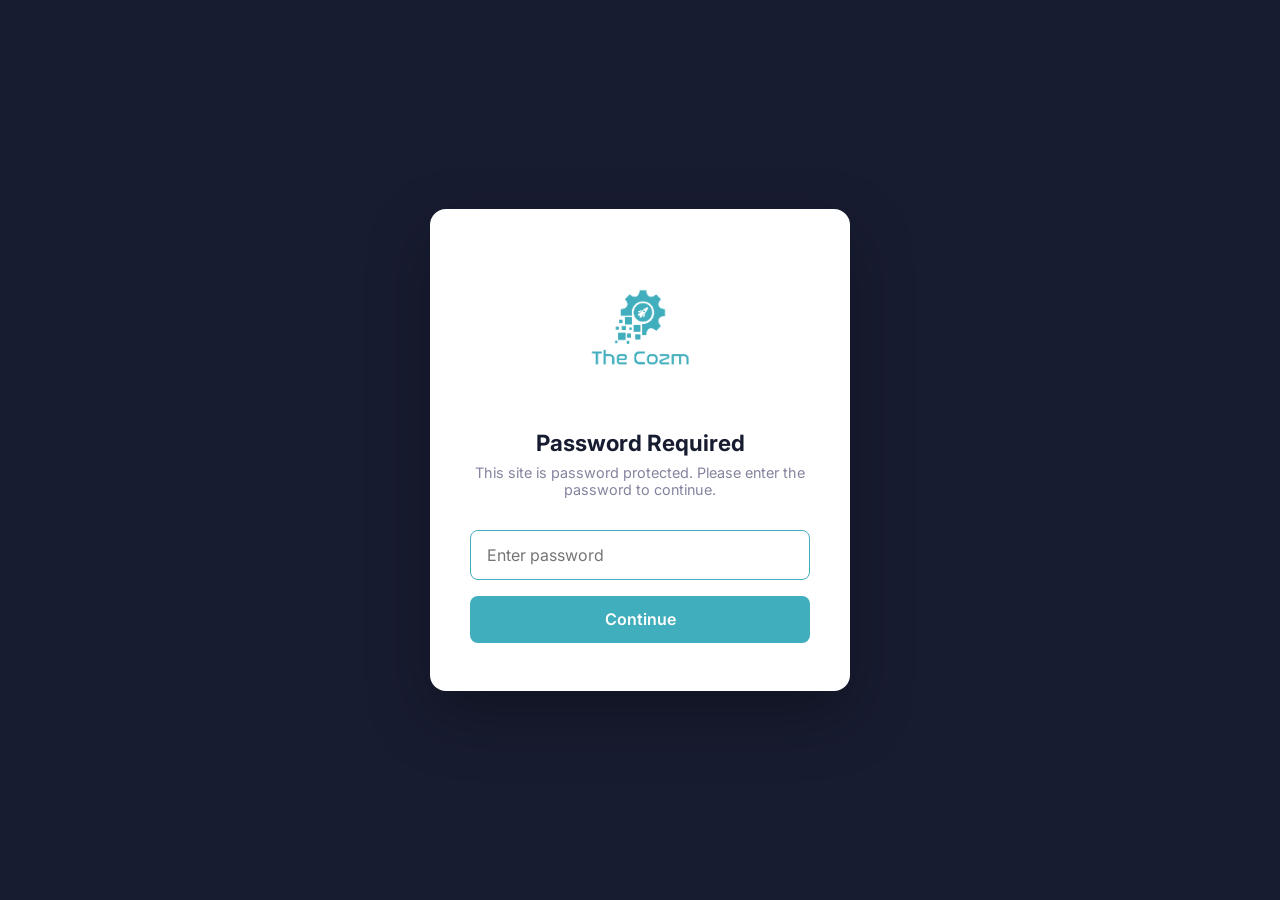
==== index.html @ ebf627a1 "Fix logo transparency and embedding across all product pages - Removed white backgrounds from all th" ====
<!DOCTYPE html>
<html lang="en">
<head>
  <script src="auth-check.js"></script>
  <meta charset="UTF-8">
  <meta name="viewport" content="width=device-width, initial-scale=1.0">
  <title>The Cozm — Digital Acceleration of Global Mobility</title>
  <meta name="description" content="The Cozm automates cross-border compliance for global mobility and travel teams at scale. AI, automation and a Digital Workforce at your fingertips.">
  <link rel="stylesheet" href="styles.css">
  <link rel="preconnect" href="https://fonts.googleapis.com">
  <link rel="preconnect" href="https://fonts.gstatic.com" crossorigin>
</head>
<body>

<!-- NAVIGATION -->
<nav class="nav">
  <div class="nav-inner">
    <a href="index.html" class="nav-logo">
      <img src="assets/logo-transparent.png" alt="The Cozm">
    </a>
    <ul class="nav-menu">
      <li class="nav-item"><a href="index.html" class="nav-link active">Home</a></li>
      <li class="nav-item">
        <a href="#" class="nav-link">Our Solutions ▾</a>
        <div class="nav-dropdown">
          <a href="cozm-travel.html">Cozm Travel</a>
          <a href="cozm-unity.html">Cozm Unity</a>
          <a href="cozm-nemo.html">Cozm Nemo <span style="font-size:0.7rem;color:#40AEBC;margin-left:4px">Soon</span></a>
        </div>
      </li>
      <li class="nav-item"><a href="why-us.html" class="nav-link">Why Us?</a></li>
      <li class="nav-item"><a href="why-now.html" class="nav-link">Why Now?</a></li>
      <li class="nav-item"><a href="case-studies.html" class="nav-link">Case Studies</a></li>
      <li class="nav-item">
        <a href="#" class="nav-link">About Us ▾</a>
        <div class="nav-dropdown">
          <a href="about.html#story">Our Story</a>
          <a href="about.html#mission">Mission, Vision & Values</a>
          <a href="about.html#team">Our Team</a>
          <a href="about.html#partnerships">Expertise & Partnerships</a>
        </div>
      </li>
      <li class="nav-item">
        <a href="#" class="nav-link">Insights ▾</a>
        <div class="nav-dropdown">
          <a href="insights.html">Articles</a>
          <a href="insights.html#news">News</a>
          <a href="insights.html#media">Media</a>
          <a href="events.html">Events</a>
        </div>
      </li>
    </ul>
    <a href="#book-demo" class="btn btn-teal nav-cta">Book a Demo</a>
    <div class="hamburger" id="hamburger" onclick="toggleMenu()">
      <span></span><span></span><span></span>
    </div>
  </div>
</nav>

<!-- MOBILE MENU -->
<div class="mobile-menu" id="mobileMenu">
  <div class="mobile-section-label">Solutions</div>
  <a href="cozm-travel.html" class="mobile-nav-link">Cozm Travel</a>
  <a href="cozm-unity.html" class="mobile-nav-link">Cozm Unity</a>
  <a href="cozm-nemo.html" class="mobile-nav-link">Cozm Nemo (Coming Soon)</a>
  <div class="mobile-section-label">Company</div>
  <a href="why-us.html" class="mobile-nav-link">Why Us?</a>
  <a href="why-now.html" class="mobile-nav-link">Why Now?</a>
  <a href="case-studies.html" class="mobile-nav-link">Case Studies</a>
  <a href="about.html" class="mobile-nav-link">About Us</a>
  <a href="insights.html" class="mobile-nav-link">Insights</a>
  <a href="#book-demo" class="btn btn-teal">Book a Demo</a>
</div>

<!-- HERO -->
<section class="hero grid-bg">
  <div class="hero-content">
    <div class="hero-text">
      <div class="hero-tag">🚀 Digital Acceleration of Global Mobility</div>
      <h1>The Future of Global Mobility <span>Starts Here</span></h1>
      <p>The Cozm automates cross-border compliance for global mobility and travel teams at scale — no legacy systems, manual filings, or inflated supplier fees. AI, automation and a Digital Workforce at your fingertips.</p>
      <div class="hero-buttons">
        <a href="#book-demo" class="btn btn-teal">Book a Demo</a>
        <a href="cozm-travel.html" class="btn btn-outline-white">Explore Solutions</a>
      </div>
      <div class="hero-stats">
        <div class="hero-stat">
          <div class="number">60s</div>
          <div class="label">Per A1 / PWN Filing</div>
        </div>
        <div class="hero-stat">
          <div class="number">28</div>
          <div class="label">Countries Covered</div>
        </div>
        <div class="hero-stat">
          <div class="number">60%</div>
          <div class="label">Cost Reduction</div>
        </div>
      </div>
    </div>
    <div class="hero-image hero-image-blend">
      <img src="assets/globe-hero.png" alt="Global Mobility Network" style="width:100%;max-width:600px;mix-blend-mode:screen;filter:brightness(1.05) saturate(1.1)">
    </div>
  </div>
</section>

<!-- TRUSTED BY MARQUEE -->
<section class="trusted-section">
  <div class="container">
    <p class="trusted-label">Trusted by global mobility teams at leading organisations</p>
  </div>
  <div class="marquee-wrapper">
    <div class="marquee-track" id="marqueeTrack">
      <!-- Set 1 -->
      <div class="company-logo-item"><span>Cisco</span></div>
      <div class="company-logo-item"><span>Vodafone</span></div>
      <div class="company-logo-item"><span>KPMG</span></div>
      <div class="company-logo-item"><span>Siemens</span></div>
      <div class="company-logo-item"><span>Accenture</span></div>
      <div class="company-logo-item"><span>PwC</span></div>
      <div class="company-logo-item"><span>EY</span></div>
      <div class="company-logo-item"><span>Deloitte</span></div>
      <div class="company-logo-item"><span>TUI</span></div>
      <div class="company-logo-item"><span>BioNTech</span></div>
      <div class="company-logo-item"><span>Allianz</span></div>
      <div class="company-logo-item"><span>Deel</span></div>
      <!-- Set 2 (duplicate for seamless loop) -->
      <div class="company-logo-item"><span>Cisco</span></div>
      <div class="company-logo-item"><span>Vodafone</span></div>
      <div class="company-logo-item"><span>KPMG</span></div>
      <div class="company-logo-item"><span>Siemens</span></div>
      <div class="company-logo-item"><span>Accenture</span></div>
      <div class="company-logo-item"><span>PwC</span></div>
      <div class="company-logo-item"><span>EY</span></div>
      <div class="company-logo-item"><span>Deloitte</span></div>
      <div class="company-logo-item"><span>TUI</span></div>
      <div class="company-logo-item"><span>BioNTech</span></div>
      <div class="company-logo-item"><span>Allianz</span></div>
      <div class="company-logo-item"><span>Deel</span></div>
    </div>
  </div>
</section>

<!-- PAIN POINTS -->
<section class="pain-points">
  <div class="container">
    <div class="pain-points-grid">
      <div>
        <div class="section-label">The Problem</div>
        <h2>The Cozm Was Built To Solve <span class="teal">Your Problems</span></h2>
        <p style="margin-top:1rem">Right now, you and your teams are probably dealing with complexity that should have been automated years ago.</p>
        <ul class="pain-list">
          <li class="pain-item">
            <div class="pain-icon">🔁</div>
            <p>Logging into <strong>3–5 different supplier portals</strong> just to track one assignment</p>
          </li>
          <li class="pain-item">
            <div class="pain-icon">⏱️</div>
            <p>Spending <strong>2–3 days researching</strong> A1 and Posted Worker Directive requirements</p>
          </li>
          <li class="pain-item">
            <div class="pain-icon">💸</div>
            <p>Paying <strong>€150–400 per compliance filing</strong> through traditional providers</p>
          </li>
          <li class="pain-item">
            <div class="pain-icon">📋</div>
            <p><strong>Manually re-keying employee data</strong> across systems repeatedly</p>
          </li>
          <li class="pain-item">
            <div class="pain-icon">⚠️</div>
            <p><strong>Discovering compliance gaps</strong> when it's already too late</p>
          </li>
        </ul>
      </div>
      <div>
        <div class="fix-box">
          <div class="fix-tag">Our Solution</div>
          <h3>The Cozm Was Built To Fix This.</h3>
          <p>AI-powered automation that handles your most complex compliance workstreams — so your team can focus on strategy, not paperwork.</p>
          <a href="why-us.html" class="btn btn-teal" style="margin-bottom:1.5rem">See How We Do It →</a>
          <div style="margin-top:1.5rem;padding-top:1.5rem;border-top:1px solid rgba(255,255,255,0.08)">
            <div style="display:grid;grid-template-columns:1fr 1fr;gap:1rem">
              <div>
                <div style="font-size:1.5rem;font-weight:800;color:#40AEBC">99.8%</div>
                <div style="font-size:0.8rem;color:rgba(255,255,255,0.5)">Form accuracy rate</div>
              </div>
              <div>
                <div style="font-size:1.5rem;font-weight:800;color:#40AEBC">5 days</div>
                <div style="font-size:0.8rem;color:rgba(255,255,255,0.5)">To first filing (vs 6–8 weeks)</div>
              </div>
              <div>
                <div style="font-size:1.5rem;font-weight:800;color:#40AEBC">15–20h</div>
                <div style="font-size:0.8rem;color:rgba(255,255,255,0.5)">Saved per week</div>
              </div>
              <div>
                <div style="font-size:1.5rem;font-weight:800;color:#40AEBC">40–60%</div>
                <div style="font-size:0.8rem;color:rgba(255,255,255,0.5)">Total cost reduction</div>
              </div>
            </div>
          </div>
        </div>
      </div>
    </div>
  </div>
</section>

<!-- SOLUTIONS -->
<section class="products section">
  <div class="container">
    <div class="text-center mb-4">
      <div class="section-label">Our Solutions</div>
      <h2>That's Why We Built <span class="teal">The Cozm</span></h2>
      <p style="max-width:560px;margin:1rem auto 0">One ecosystem. Three products. Designed to automate every layer of global mobility.</p>
    </div>
    <div class="products-grid">

      <div class="product-card">
        <div class="product-icon" style="background:transparent;width:80px;height:80px;padding:0;">
          <img src="assets/logo-cozm-travel.png" alt="Cozm Travel" style="width:100%;height:100%;object-fit:contain;">
        </div>
        <h3>Cozm Travel</h3>
        <p>Automated business travel compliance with real-time risk assessments across EU Posted Worker Directives, social security, tax, and immigration.</p>
        <ul class="product-features">
          <li>Social Security A1 Certifications</li>
          <li>EU Posted Worker Notifications</li>
          <li>Business Visas & Immigration</li>
          <li>Income Tax & Corporate PE</li>
          <li>Equal Pay for Equal Work</li>
        </ul>
        <a href="cozm-travel.html" class="product-link">Learn more →</a>
      </div>

      <div class="product-card featured">
        <div class="product-icon" style="background:transparent;width:80px;height:80px;padding:0;">
          <img src="assets/logo-cozm-unity.png" alt="Cozm Unity" style="width:100%;height:100%;object-fit:contain;">
        </div>
        <h3>Cozm Unity</h3>
        <p>Reduces administrative work by automating global mobility management. One platform to track, manage, and report on every move.</p>
        <ul class="product-features">
          <li>Master Data Management</li>
          <li>Advanced Analytics Dashboard</li>
          <li>Vendor Management Automation</li>
          <li>AI-Powered Digital Specialists</li>
          <li>Compliance Risk Monitoring</li>
        </ul>
        <a href="cozm-unity.html" class="product-link" style="color:#40AEBC">Learn more →</a>
      </div>

      <div class="product-card coming-soon">
        <div class="coming-soon-badge">Coming Soon</div>
        <div class="product-icon" style="background:transparent;width:80px;height:80px;padding:0;">
          <img src="assets/logo-cozm-nemo.png" alt="Cozm Nemo" style="width:100%;height:100%;object-fit:contain;">
        </div>
        <h3>Cozm Nemo</h3>
        <p>Talent Mobility Technology. Brings mobility data into talent planning, enabling smarter decisions earlier for international bids and global workforce strategy.</p>
        <ul class="product-features">
          <li>Cross-Border Workforce Planning</li>
          <li>International Talent Bids</li>
          <li>Global Mobility Intelligence</li>
        </ul>
        <span style="font-size:0.85rem;color:var(--body-text)">Launching 2025</span>
      </div>

    </div>
  </div>
</section>

<!-- WHY NOW PREVIEW -->
<section class="why-now section">
  <div class="container">
    <div class="text-center mb-4">
      <div class="section-label">Why Now?</div>
      <h2>The Regulatory Landscape Has <span class="teal">Changed Forever</span></h2>
      <p style="max-width:600px;margin:1rem auto 0">What worked in 2020 is now a liability. Five forces are converging to make manual global mobility processes untenable.</p>
    </div>
    <div class="why-cards-grid">
      <div class="why-card">
        <div class="why-num">1</div>
        <h4>Regulatory Complexity Accelerating</h4>
        <p>UK ETA, Germany A1, EU salary transparency — all launched in the past 18 months. Manual processes are now a compliance risk.</p>
      </div>
      <div class="why-card">
        <div class="why-num">2</div>
        <h4>Budget Pressure Is Real</h4>
        <p>CFOs scrutinising mobility costs while volumes grow. The Cozm reduces total mobility spend by 40–60%.</p>
      </div>
      <div class="why-card">
        <div class="why-num">3</div>
        <h4>AI Has Finally Caught Up</h4>
        <p>Since 2024, AI can auto-classify assignments, pre-populate forms, predict compliance risks, and monitor 28 countries' regulations in real-time.</p>
      </div>
    </div>
    <div class="text-center" style="margin-top:3rem">
      <a href="why-now.html" class="btn btn-primary">Read Full Analysis →</a>
    </div>
  </div>
</section>

<!-- BENEFITS -->
<section class="benefits section">
  <div class="container">
    <div class="benefits-grid">
      <div>
        <div class="section-label">Our Impact</div>
        <h2>We Help You Minimise Risk, Save Time <span class="teal">&amp; Optimise Cost</span></h2>
        <p style="margin-top:1rem">Three outcomes. Measurable results. Delivered from day one.</p>
        <div class="benefit-items">
          <div class="benefit-item">
            <div class="benefit-icon">⚡</div>
            <div>
              <h4>Seconds, Not Days</h4>
              <p>File EU PWNs and A1s/CoCs in under 60 seconds. Onboarding is 90% faster than other providers, with first filing in just 5 days.</p>
            </div>
          </div>
          <div class="benefit-item">
            <div class="benefit-icon">🛡️</div>
            <div>
              <h4>Risk-Free Compliance</h4>
              <p>Minimises human error, protects data integrity, and uses predictive measures to identify issues before they arise. Broadest coverage across 28 countries.</p>
            </div>
          </div>
          <div class="benefit-item">
            <div class="benefit-icon">💰</div>
            <div>
              <h4>Cost Optimisation</h4>
              <p>Fees well below competitors. Cut 40–60% of total mobility spend. Eliminate surprise fees with transparent subscription pricing.</p>
            </div>
          </div>
        </div>
      </div>
      <div>
        <div style="background:var(--dark-indigo);border-radius:24px;padding:3rem;position:relative;overflow:hidden">
          <div style="position:absolute;top:-50px;right:-50px;width:250px;height:250px;background:radial-gradient(circle,rgba(64,174,188,0.15) 0%,transparent 70%)"></div>
          <div class="section-label">AI Capabilities</div>
          <h3 style="color:white;margin-bottom:1.5rem">What Our AI Does Behind the Scenes</h3>
          <div style="display:flex;flex-direction:column;gap:1rem">
            <div style="display:flex;gap:1rem;align-items:flex-start">
              <div style="width:8px;height:8px;border-radius:50%;background:#40AEBC;flex-shrink:0;margin-top:6px"></div>
              <div><strong style="color:white;font-size:0.9rem">Auto-Classification</strong><p style="font-size:0.85rem;margin-top:0.2rem">Determines which Posted Worker Directive applies automatically</p></div>
            </div>
            <div style="display:flex;gap:1rem;align-items:flex-start">
              <div style="width:8px;height:8px;border-radius:50%;background:#40AEBC;flex-shrink:0;margin-top:6px"></div>
              <div><strong style="color:white;font-size:0.9rem">Form Pre-Population</strong><p style="font-size:0.85rem;margin-top:0.2rem">Extracts data from HRIS, auto-fills government forms with 99.8% accuracy</p></div>
            </div>
            <div style="display:flex;gap:1rem;align-items:flex-start">
              <div style="width:8px;height:8px;border-radius:50%;background:#40AEBC;flex-shrink:0;margin-top:6px"></div>
              <div><strong style="color:white;font-size:0.9rem">Regulatory Monitoring</strong><p style="font-size:0.85rem;margin-top:0.2rem">Scans 28 country government sites daily, flags changes within 24 hours</p></div>
            </div>
            <div style="display:flex;gap:1rem;align-items:flex-start">
              <div style="width:8px;height:8px;border-radius:50%;background:#40AEBC;flex-shrink:0;margin-top:6px"></div>
              <div><strong style="color:white;font-size:0.9rem">Compliance Risk Scoring</strong><p style="font-size:0.85rem;margin-top:0.2rem">Predicts rejection likelihood based on 10,000+ historical cases</p></div>
            </div>
            <div style="display:flex;gap:1rem;align-items:flex-start">
              <div style="width:8px;height:8px;border-radius:50%;background:#40AEBC;flex-shrink:0;margin-top:6px"></div>
              <div><strong style="color:white;font-size:0.9rem">Equal Pay Calculations</strong><p style="font-size:0.85rem;margin-top:0.2rem">Automatically computes host country salary requirements</p></div>
            </div>
          </div>
        </div>
      </div>
    </div>
  </div>
</section>

<!-- EXPERTISE STATS -->
<section class="expertise section">
  <div class="container">
    <div class="expertise-text">
      <div class="section-label">Our Expertise</div>
      <h2>Trusted Across the Globe</h2>
      <p>Our globally distributed team of engineers, global mobility, and travel experts spans five continents and has more than 100 years of combined experience.</p>
    </div>
    <div class="stats-grid">
      <div class="stat-item">
        <div class="stat-number">25+</div>
        <div class="stat-label">System Integrations</div>
      </div>
      <div class="stat-item">
        <div class="stat-number">100+</div>
        <div class="stat-label">Years Combined Experience</div>
      </div>
      <div class="stat-item">
        <div class="stat-number">€15m+</div>
        <div class="stat-label">Client Cost Savings</div>
      </div>
      <div class="stat-item">
        <div class="stat-number">10,000+</div>
        <div class="stat-label">Hours Saved for Clients</div>
      </div>
    </div>
  </div>
</section>

<!-- CLIENT STORIES -->
<section class="stories-section section">
  <div class="container">
    <div style="display:flex;align-items:flex-end;justify-content:space-between;margin-bottom:3rem;flex-wrap:wrap;gap:1rem">
      <div>
        <div class="section-label">Client Stories</div>
        <h2>Real Results from <span class="teal">Real Teams</span></h2>
        <p style="max-width:480px;margin-top:0.5rem">See how global mobility teams are transforming their programmes with The Cozm.</p>
      </div>
      <a href="case-studies.html" class="btn btn-outline">All Case Studies →</a>
    </div>
    <div class="stories-scroll-wrapper">
      <div class="stories-scroll" id="storiesScroll">

        <div class="story-card">
          <div class="story-company">Deel</div>
          <div class="story-quote">"You are creating the next generation of tech we need but didn't know to ask for. This is exactly where the industry needs to go."</div>
          <div class="story-metric">
            <div><div class="num">60s</div><div class="lbl">Per compliance filing</div></div>
            <div><div class="num">28</div><div class="lbl">Countries automated</div></div>
          </div>
          <div class="story-author">
            <div class="story-avatar">D</div>
            <div>
              <div class="story-author-name">Global Strategic Partnership Director</div>
              <div class="story-author-role">Deel</div>
            </div>
          </div>
          <a href="case-studies.html" class="story-read-more">Read story →</a>
        </div>

        <div class="story-card">
          <div class="story-company">PwC</div>
          <div class="story-quote">"The originality of your solutions and your pace of execution is frightening — in the best way possible. Legacy tools simply can't compete."</div>
          <div class="story-metric">
            <div><div class="num">90%</div><div class="lbl">Faster onboarding</div></div>
            <div><div class="num">5 days</div><div class="lbl">To first filing</div></div>
          </div>
          <div class="story-author">
            <div class="story-avatar">P</div>
            <div>
              <div class="story-author-name">Technology Director</div>
              <div class="story-author-role">PwC</div>
            </div>
          </div>
          <a href="case-studies.html" class="story-read-more">Read story →</a>
        </div>

        <div class="story-card">
          <div class="story-company">Technology Sector</div>
          <div class="story-quote">"What would have taken our team a week of manual work was done automatically in under an hour. That's not incremental — that's transformation."</div>
          <div class="story-metric">
            <div><div class="num">50+</div><div class="lbl">A1s & PWNs filed</div></div>
            <div><div class="num">€20k+</div><div class="lbl">Rush fees saved</div></div>
          </div>
          <div class="story-author">
            <div class="story-avatar">GM</div>
            <div>
              <div class="story-author-name">Global Mobility Manager</div>
              <div class="story-author-role">Fortune 500 Technology Company</div>
            </div>
          </div>
          <a href="case-studies.html" class="story-read-more">Read story →</a>
        </div>

        <div class="story-card">
          <div class="story-company">Industrial Sector</div>
          <div class="story-quote">"We went from three fragmented systems to one platform. Our team now focuses on strategy, not spreadsheets. The ROI was clear within the first month."</div>
          <div class="story-metric">
            <div><div class="num">60%</div><div class="lbl">Cost reduction</div></div>
            <div><div class="num">+20h</div><div class="lbl">Per week returned</div></div>
          </div>
          <div class="story-author">
            <div class="story-avatar">VP</div>
            <div>
              <div class="story-author-name">VP Global Mobility</div>
              <div class="story-author-role">Major Industrial Corporation</div>
            </div>
          </div>
          <a href="case-studies.html" class="story-read-more">Read story →</a>
        </div>

        <div class="story-card">
          <div class="story-company">Professional Services</div>
          <div class="story-quote">"The real-time regulatory monitoring means we're never caught off-guard by policy changes. It's like having a compliance team monitoring 28 countries for you around the clock."</div>
          <div class="story-metric">
            <div><div class="num">24h</div><div class="lbl">Regulatory alerts</div></div>
            <div><div class="num">99.8%</div><div class="lbl">Filing accuracy</div></div>
          </div>
          <div class="story-author">
            <div class="story-avatar">HM</div>
            <div>
              <div class="story-author-name">Head of Global Mobility</div>
              <div class="story-author-role">International Professional Services Firm</div>
            </div>
          </div>
          <a href="case-studies.html" class="story-read-more">Read story →</a>
        </div>

      </div>
    </div>
    <div class="stories-nav">
      <button onclick="scrollStories(-1)" aria-label="Previous">&#8592;</button>
      <button onclick="scrollStories(1)" aria-label="Next">&#8594;</button>
    </div>
  </div>
</section>

<!-- NEWSLETTER -->
<section class="newsletter">
  <div class="container">
    <div class="newsletter-inner">
      <div class="newsletter-text">
        <h3>Subscribe To Our Newsletter</h3>
        <p>Join the AI in Global Mobility forum. Monthly virtual roundtables and exclusive insights on regulatory changes across 28 countries.</p>
      </div>
      <form class="newsletter-form" onsubmit="return false;">
        <input type="email" placeholder="Enter your work email">
        <button type="submit" class="btn btn-teal">Subscribe</button>
      </form>
    </div>
  </div>
</section>

<!-- FOOTER -->
<footer class="footer">
  <div class="footer-top">
    <img src="assets/logo-transparent.png" alt="The Cozm">
    <p>Digital Acceleration of Global Mobility</p>
    <div class="footer-social">
      <a href="https://www.linkedin.com/company/thecozm" target="_blank" title="LinkedIn">in</a>
      <a href="mailto:support@thecozm.com" title="Email">✉</a>
      <a href="https://www.thecozm.com" target="_blank" title="Website">🌐</a>
    </div>
  </div>
  <div class="container">
    <div class="footer-grid">
      <div class="footer-col">
        <h5>Solutions</h5>
        <ul>
          <li><a href="cozm-travel.html">Cozm Travel</a></li>
          <li><a href="cozm-unity.html">Cozm Unity</a></li>
          <li><a href="cozm-nemo.html">Cozm Nemo</a></li>
        </ul>
      </div>
      <div class="footer-col">
        <h5>Company</h5>
        <ul>
          <li><a href="why-us.html">Why Us?</a></li>
          <li><a href="why-now.html">Why Now?</a></li>
          <li><a href="case-studies.html">Case Studies</a></li>
          <li><a href="about.html">About Us</a></li>
          <li><a href="about.html#team">Our Team</a></li>
        </ul>
      </div>
      <div class="footer-col">
        <h5>Insights</h5>
        <ul>
          <li><a href="insights.html">Articles</a></li>
          <li><a href="insights.html#news">News</a></li>
          <li><a href="insights.html#media">Media</a></li>
        </ul>
      </div>
      <div class="footer-col">
        <h5>Contact</h5>
        <ul>
          <li><a href="mailto:support@thecozm.com">support@thecozm.com</a></li>
          <li><a href="mailto:benjamin@thecozm.com">benjamin@thecozm.com</a></li>
          <li><a href="https://www.thecozm.com" target="_blank">www.thecozm.com</a></li>
        </ul>
      </div>
    </div>
    <div class="footer-address">
      <p>The Cozm Ltd &nbsp;·&nbsp; London, United Kingdom &nbsp;·&nbsp; <a href="mailto:support@thecozm.com">support@thecozm.com</a></p>
      <div class="iso-badge"><span class="badge">ISO 7001</span> Certified</div>
    </div>
    <div class="footer-bottom">
      <p>© 2025 The Cozm Ltd. All rights reserved. | <a href="#">Privacy Policy</a> | <a href="#">Terms of Service</a></p>
      <p style="font-size:0.75rem;color:rgba(255,255,255,0.2)">Automating cross-border compliance for the mobile workforce of tomorrow.</p>
    </div>
  </div>
</footer>

<script src="chatbot.js"></script>
<script src="neural-bg.js"></script>
<script>
function toggleMenu() {
  const menu = document.getElementById('mobileMenu');
  menu.classList.toggle('open');
}
document.querySelectorAll('.mobile-nav-link, .mobile-menu .btn').forEach(link => {
  link.addEventListener('click', () => document.getElementById('mobileMenu').classList.remove('open'));
});
function scrollStories(dir) {
  const el = document.getElementById('storiesScroll');
  el.scrollBy({ left: dir * 360, behavior: 'smooth' });
}
</script>
</body>
</html>
---- styles.css ----
/* ===========================
   THE COZM — Brand Stylesheet
   =========================== */

@import url('https://fonts.googleapis.com/css2?family=Inter:wght@300;400;500;600;700;800&display=swap');

:root {
  --dark-indigo: #181C31;
  --teal: #40AEBC;
  --teal-mid: #3FAFBE;
  --pastel-blue: #EDF5FF;
  --off-white: #F9FBFF;
  --light-gray: #EEEEEE;
  --body-text: #83849E;
  --pastel-red: #BD4040;
  --white: #ffffff;
}

*, *::before, *::after { box-sizing: border-box; margin: 0; padding: 0; }

html { scroll-behavior: smooth; }

body {
  font-family: 'Inter', sans-serif;
  font-size: 16px;
  line-height: 1.6;
  color: var(--dark-indigo);
  background: var(--white);
  -webkit-font-smoothing: antialiased;
}

img { max-width: 100%; height: auto; display: block; }
a { text-decoration: none; color: inherit; }
ul { list-style: none; }

/* ======== TYPOGRAPHY ======== */
h1, h2, h3, h4, h5 { font-weight: 700; line-height: 1.2; color: var(--dark-indigo); }
h1 { font-size: clamp(2rem, 4vw, 3.25rem); }
h2 { font-size: clamp(1.6rem, 3vw, 2.5rem); }
h3 { font-size: clamp(1.2rem, 2vw, 1.5rem); }
h4 { font-size: 1.1rem; }
p { color: var(--body-text); line-height: 1.75; }

.teal { color: var(--teal); }
.white { color: var(--white); }
.section-label {
  font-size: 0.8rem;
  font-weight: 600;
  letter-spacing: 0.15em;
  text-transform: uppercase;
  color: var(--teal);
  margin-bottom: 0.75rem;
}

/* ======== LAYOUT ======== */
.container {
  max-width: 1200px;
  margin: 0 auto;
  padding: 0 2rem;
}

.section {
  padding: 6rem 0;
}
.section-sm { padding: 4rem 0; }

.grid-2 { display: grid; grid-template-columns: 1fr 1fr; gap: 4rem; align-items: center; }
.grid-3 { display: grid; grid-template-columns: repeat(3, 1fr); gap: 2rem; }
.grid-4 { display: grid; grid-template-columns: repeat(4, 1fr); gap: 2rem; }

/* Grid pattern overlay for hero */
.grid-bg { position: relative; overflow: hidden; }
.grid-bg::before {
  content: '';
  position: absolute;
  inset: 0;
  background-image:
    linear-gradient(rgba(64,174,188,0.05) 1px, transparent 1px),
    linear-gradient(90deg, rgba(64,174,188,0.05) 1px, transparent 1px);
  background-size: 60px 60px;
  pointer-events: none;
  z-index: 0;
}

/* ======== BUTTONS ======== */
.btn {
  display: inline-flex;
  align-items: center;
  gap: 0.5rem;
  padding: 0.85rem 2rem;
  border-radius: 50px;
  font-family: 'Inter', sans-serif;
  font-size: 0.95rem;
  font-weight: 600;
  cursor: pointer;
  border: none;
  transition: all 0.25s ease;
}
.btn-primary {
  background: var(--dark-indigo);
  color: var(--white);
}
.btn-primary:hover { background: #252a49; transform: translateY(-1px); }

.btn-teal {
  background: var(--teal);
  color: var(--white);
  box-shadow: 0 0 20px rgba(64, 174, 188, 0.4);
}
.btn-teal:hover { background: var(--teal-mid); box-shadow: 0 0 30px rgba(64, 174, 188, 0.6); transform: translateY(-1px); }

.btn-outline {
  background: transparent;
  color: var(--dark-indigo);
  border: 2px solid var(--dark-indigo);
}
.btn-outline:hover { background: var(--dark-indigo); color: var(--white); }

.btn-outline-white {
  background: transparent;
  color: var(--white);
  border: 2px solid rgba(255,255,255,0.5);
}
.btn-outline-white:hover { background: rgba(255,255,255,0.1); border-color: var(--white); }

/* ======== NAVIGATION ======== */
.nav {
  position: fixed;
  top: 0;
  left: 0;
  right: 0;
  z-index: 1000;
  background: rgba(15,17,32,0.98);
  backdrop-filter: blur(20px);
  -webkit-backdrop-filter: blur(20px);
  border-bottom: 1px solid rgba(64,174,188,0.15);
  box-shadow: 0 1px 0 rgba(64,174,188,0.2), 0 4px 24px rgba(0,0,0,0.3);
  padding: 0 2rem;
}
.nav-inner {
  max-width: 1200px;
  margin: 0 auto;
  display: flex;
  align-items: center;
  justify-content: space-between;
  height: 110px;
}
.nav-logo {
  display: flex;
  align-items: center;
  gap: 0.6rem;
}
.nav-logo img { height: 86px; width: auto; filter: brightness(0) invert(1); }
.nav-logo-text {
  font-size: 1.15rem;
  font-weight: 700;
  color: var(--white);
  letter-spacing: -0.01em;
}
.nav-menu {
  display: flex;
  align-items: center;
  gap: 0.25rem;
}
.nav-item {
  position: relative;
}
.nav-link {
  display: flex;
  align-items: center;
  gap: 0.3rem;
  padding: 0.5rem 0.9rem;
  color: rgba(255,255,255,0.8);
  font-size: 0.9rem;
  font-weight: 500;
  border-radius: 6px;
  transition: all 0.2s;
}
.nav-link:hover, .nav-link.active { color: var(--teal); }

.nav-dropdown {
  position: absolute;
  top: calc(100% + 8px);
  left: 0;
  background: var(--dark-indigo);
  border: 1px solid rgba(64, 174, 188, 0.2);
  border-radius: 10px;
  min-width: 220px;
  padding: 0.5rem;
  opacity: 0;
  visibility: hidden;
  transform: translateY(-8px);
  transition: all 0.2s;
  box-shadow: 0 20px 40px rgba(0,0,0,0.3);
}
.nav-item:hover .nav-dropdown {
  opacity: 1;
  visibility: visible;
  transform: translateY(0);
}
.nav-dropdown a {
  display: block;
  padding: 0.6rem 1rem;
  color: rgba(255,255,255,0.75);
  font-size: 0.875rem;
  border-radius: 6px;
  transition: all 0.15s;
}
.nav-dropdown a:hover { color: var(--teal); background: rgba(64, 174, 188, 0.08); }

.nav-cta { margin-left: 1rem; }

.hamburger { display: none; flex-direction: column; gap: 5px; cursor: pointer; padding: 4px; }
.hamburger span { display: block; width: 24px; height: 2px; background: var(--white); border-radius: 2px; transition: all 0.3s; }

/* ======== HERO SECTION ======== */
.hero {
  min-height: 100vh;
  background: var(--dark-indigo);
  display: flex;
  align-items: center;
  position: relative;
  overflow: hidden;
  padding-top: 110px;
}
.hero::before {
  content: '';
  position: absolute;
  inset: 0;
  background: radial-gradient(ellipse 70% 70% at 70% 50%, rgba(64,174,188,0.12) 0%, transparent 70%);
}
.hero-content {
  position: relative;
  z-index: 2;
  max-width: 1200px;
  margin: 0 auto;
  padding: 5rem 2rem;
  display: grid;
  grid-template-columns: 1fr 1fr;
  gap: 4rem;
  align-items: center;
}
.hero-tag {
  display: inline-flex;
  align-items: center;
  gap: 0.5rem;
  background: rgba(64, 174, 188, 0.12);
  border: 1px solid rgba(64, 174, 188, 0.3);
  border-radius: 50px;
  padding: 0.4rem 1rem;
  font-size: 0.8rem;
  font-weight: 600;
  color: var(--teal);
  letter-spacing: 0.05em;
  margin-bottom: 1.5rem;
  text-transform: uppercase;
}
.hero h1 { color: var(--white); margin-bottom: 1.5rem; }
.hero h1 span { color: var(--teal); }
.hero p { color: rgba(255,255,255,0.65); font-size: 1.1rem; margin-bottom: 2.5rem; max-width: 520px; }
.hero-buttons { display: flex; gap: 1rem; flex-wrap: wrap; }
.hero-image { position: relative; display: flex; align-items: center; justify-content: center; }
.hero-image img { width: 100%; max-width: 560px; filter: drop-shadow(0 0 40px rgba(64,174,188,0.25)); animation: float 6s ease-in-out infinite; }
@keyframes float {
  0%, 100% { transform: translateY(0); }
  50% { transform: translateY(-16px); }
}
.hero-stats {
  display: flex;
  gap: 2.5rem;
  margin-top: 3rem;
  padding-top: 2rem;
  border-top: 1px solid rgba(255,255,255,0.1);
}
.hero-stat .number { font-size: 1.75rem; font-weight: 800; color: var(--teal); }
.hero-stat .label { font-size: 0.8rem; color: rgba(255,255,255,0.5); }

/* ======== PAIN POINTS ======== */
.pain-points {
  background: var(--off-white);
  padding: 6rem 0;
}
.pain-points-grid {
  display: grid;
  grid-template-columns: 1fr 1fr;
  gap: 5rem;
  align-items: start;
}
.pain-list { margin-top: 2rem; }
.pain-item {
  display: flex;
  gap: 1rem;
  padding: 1rem 0;
  border-bottom: 1px solid var(--light-gray);
}
.pain-item:last-child { border-bottom: none; }
.pain-icon {
  width: 36px;
  height: 36px;
  border-radius: 8px;
  background: rgba(189, 64, 64, 0.08);
  display: flex;
  align-items: center;
  justify-content: center;
  flex-shrink: 0;
  margin-top: 2px;
  font-size: 1rem;
}
.pain-item p { color: var(--body-text); font-size: 0.95rem; margin: 0; }
.pain-item strong { color: var(--dark-indigo); }
.fix-box {
  background: var(--dark-indigo);
  border-radius: 20px;
  padding: 3rem;
  position: relative;
  overflow: hidden;
}
.fix-box::before {
  content: '';
  position: absolute;
  top: -40px; right: -40px;
  width: 200px; height: 200px;
  background: radial-gradient(circle, rgba(64,174,188,0.15) 0%, transparent 70%);
}
.fix-box h3 { color: var(--white); font-size: 1.4rem; margin-bottom: 0.75rem; }
.fix-box p { color: rgba(255,255,255,0.6); margin-bottom: 1.5rem; }
.fix-tag {
  display: inline-block;
  background: rgba(64,174,188,0.15);
  border: 1px solid rgba(64,174,188,0.3);
  color: var(--teal);
  padding: 0.3rem 0.8rem;
  border-radius: 50px;
  font-size: 0.8rem;
  font-weight: 600;
  margin-bottom: 1.5rem;
}

/* ======== PRODUCTS / SOLUTIONS ======== */
.products { background: var(--white); }
.products-grid {
  display: grid;
  grid-template-columns: repeat(3, 1fr);
  gap: 2rem;
  margin-top: 3rem;
}
.product-card {
  border: 1px solid rgba(64,174,188,0.35);
  border-radius: 20px;
  padding: 2.5rem;
  background: #ffffff;
  transition: all 0.3s;
  position: relative;
  overflow: hidden;
}
.product-card:hover {
  border-color: var(--teal);
  box-shadow: 0 20px 60px rgba(64,174,188,0.12);
  transform: translateY(-4px);
}
.product-card.featured {
  background: #ffffff;
  border-color: var(--teal);
  box-shadow: 0 4px 24px rgba(64,174,188,0.1);
}
.product-icon {
  width: 56px;
  height: 56px;
  border-radius: 14px;
  background: rgba(64, 174, 188, 0.1);
  display: flex;
  align-items: center;
  justify-content: center;
  font-size: 1.5rem;
  margin-bottom: 1.5rem;
}
.product-card.featured .product-icon { background: rgba(64,174,188,0.15); }
.product-card h3 { color: var(--dark-indigo); margin-bottom: 0.75rem; }
.product-card.featured h3 { color: var(--dark-indigo); }
.product-card p { font-size: 0.9rem; margin-bottom: 1.5rem; }
.product-card.featured p { color: var(--body-text); }
.product-features { margin: 1.5rem 0; }
.product-features li {
  display: flex;
  align-items: center;
  gap: 0.6rem;
  font-size: 0.875rem;
  color: var(--body-text);
  padding: 0.3rem 0;
}
.product-card.featured .product-features li { color: var(--body-text); }
.product-features li::before {
  content: '';
  width: 6px; height: 6px;
  border-radius: 50%;
  background: var(--teal);
  flex-shrink: 0;
}
.product-link {
  display: inline-flex;
  align-items: center;
  gap: 0.5rem;
  font-size: 0.9rem;
  font-weight: 600;
  color: var(--teal);
  transition: gap 0.2s;
}
.product-link:hover { gap: 0.75rem; }
.product-card.coming-soon { opacity: 0.7; }
.coming-soon-badge {
  position: absolute;
  top: 1.5rem;
  right: 1.5rem;
  background: rgba(64,174,188,0.12);
  border: 1px solid rgba(64,174,188,0.3);
  color: var(--teal);
  font-size: 0.7rem;
  font-weight: 700;
  letter-spacing: 0.08em;
  text-transform: uppercase;
  padding: 0.25rem 0.65rem;
  border-radius: 50px;
}

/* ======== WHY NOW ======== */
.why-now {
  background: var(--pastel-blue);
}
.why-cards-grid {
  display: grid;
  grid-template-columns: repeat(3, 1fr);
  gap: 2rem;
  margin-top: 3rem;
}
.why-card {
  background: #ffffff;
  border: 1px solid rgba(64,174,188,0.2);
  border-radius: 16px;
  padding: 2.5rem 2rem;
  transition: all 0.3s;
}
.why-card:hover {
  border-color: var(--teal);
  box-shadow: 0 12px 40px rgba(64,174,188,0.1);
  transform: translateY(-4px);
}
.why-card .why-num {
  width: 36px;
  height: 36px;
  border-radius: 10px;
  background: var(--teal);
  color: var(--white);
  font-size: 0.9rem;
  font-weight: 700;
  display: flex;
  align-items: center;
  justify-content: center;
  margin-bottom: 1.25rem;
}
.why-card h4 { color: var(--dark-indigo); margin-bottom: 0.75rem; font-size: 1rem; }
.why-card p { font-size: 0.9rem; line-height: 1.7; }

/* ======== COMPARISON TABLE ======== */
.comparison { background: var(--white); }
.compare-table {
  width: 100%;
  border-collapse: collapse;
  margin-top: 3rem;
  border-radius: 16px;
  overflow: hidden;
  box-shadow: 0 4px 30px rgba(24,28,49,0.08);
}
.compare-table th {
  background: var(--dark-indigo);
  color: var(--white);
  padding: 1.25rem 1.5rem;
  text-align: left;
  font-size: 0.9rem;
  font-weight: 600;
}
.compare-table th.teal-col { color: var(--teal); }
.compare-table td {
  padding: 1rem 1.5rem;
  border-bottom: 1px solid var(--light-gray);
  font-size: 0.9rem;
  color: var(--body-text);
  vertical-align: top;
}
.compare-table tr:last-child td { border-bottom: none; }
.compare-table td:first-child { font-weight: 600; color: var(--dark-indigo); }
.compare-table td.highlight { color: var(--dark-indigo); font-weight: 500; }
.compare-table tr:nth-child(even) td { background: var(--off-white); }

/* ======== BENEFITS ======== */
.benefits { background: var(--off-white); }
.benefits-grid {
  display: grid;
  grid-template-columns: 1fr 1fr;
  gap: 4rem;
  align-items: center;
}
.benefit-items { display: flex; flex-direction: column; gap: 1.5rem; margin-top: 2rem; }
.benefit-item {
  display: flex;
  gap: 1.25rem;
  align-items: flex-start;
}
.benefit-icon {
  width: 48px;
  height: 48px;
  border-radius: 12px;
  background: rgba(64,174,188,0.1);
  display: flex;
  align-items: center;
  justify-content: center;
  font-size: 1.25rem;
  flex-shrink: 0;
}
.benefit-item h4 { color: var(--dark-indigo); margin-bottom: 0.25rem; }
.benefit-item p { font-size: 0.9rem; }

/* ======== STATS / EXPERTISE ======== */
.expertise {
  background: var(--pastel-blue);
  position: relative;
  overflow: hidden;
}
.expertise .container { position: relative; z-index: 2; }
.expertise-text { text-align: center; margin-bottom: 4rem; }
.expertise-text h2 { color: var(--dark-indigo); }
.expertise-text p { color: var(--body-text); max-width: 560px; margin: 1rem auto 0; }
.stats-grid {
  display: grid;
  grid-template-columns: repeat(4, 1fr);
  gap: 2rem;
  text-align: center;
}
.stat-item {
  padding: 2rem;
  border: 1px solid rgba(64,174,188,0.25);
  border-radius: 16px;
  background: #ffffff;
  transition: all 0.3s;
}
.stat-item:hover { border-color: var(--teal); box-shadow: 0 8px 24px rgba(64,174,188,0.12); transform: translateY(-3px); }
.stat-number { font-size: 2.5rem; font-weight: 800; color: var(--teal); margin-bottom: 0.5rem; }
.stat-label { font-size: 0.875rem; color: var(--body-text); line-height: 1.4; }

/* ======== TESTIMONIALS ======== */
.testimonials { background: var(--white); }
.testimonials-grid {
  display: grid;
  grid-template-columns: repeat(2, 1fr);
  gap: 2rem;
  margin-top: 3rem;
}
.testimonial-card {
  background: var(--off-white);
  border: 1px solid var(--light-gray);
  border-radius: 20px;
  padding: 2rem;
  transition: all 0.3s;
}
.testimonial-card:hover { border-color: var(--teal); box-shadow: 0 10px 40px rgba(64,174,188,0.08); }
.stars { color: var(--teal); font-size: 1rem; margin-bottom: 1rem; letter-spacing: 2px; }
.testimonial-card blockquote {
  font-size: 1rem;
  color: var(--dark-indigo);
  line-height: 1.7;
  margin-bottom: 1.5rem;
  font-style: italic;
}
.testimonial-author { display: flex; align-items: center; gap: 0.75rem; }
.author-avatar {
  width: 42px;
  height: 42px;
  border-radius: 50%;
  background: rgba(64,174,188,0.15);
  display: flex;
  align-items: center;
  justify-content: center;
  font-weight: 700;
  color: var(--teal);
  font-size: 0.9rem;
}
.author-name { font-weight: 600; font-size: 0.9rem; color: var(--dark-indigo); }
.author-role { font-size: 0.8rem; color: var(--body-text); }

/* ======== NEWSLETTER ======== */
.newsletter {
  background: var(--dark-indigo);
  padding: 5rem 0;
  position: relative;
  overflow: hidden;
}
.newsletter::before {
  content: '';
  position: absolute;
  top: -100px; right: -100px;
  width: 400px; height: 400px;
  background: radial-gradient(circle, rgba(64,174,188,0.12) 0%, transparent 70%);
}
.newsletter-inner {
  position: relative;
  z-index: 2;
  display: flex;
  align-items: center;
  justify-content: space-between;
  gap: 3rem;
}
.newsletter-text h3 { color: var(--white); margin-bottom: 0.5rem; }
.newsletter-text p { color: rgba(255,255,255,0.55); max-width: 400px; }
.newsletter-form {
  display: flex;
  gap: 0.75rem;
  flex-shrink: 0;
}
.newsletter-form input {
  padding: 0.85rem 1.25rem;
  border-radius: 50px;
  border: 1px solid rgba(255,255,255,0.2);
  background: rgba(255,255,255,0.06);
  color: var(--white);
  font-family: 'Inter', sans-serif;
  font-size: 0.9rem;
  min-width: 260px;
  outline: none;
  transition: border-color 0.2s;
}
.newsletter-form input::placeholder { color: rgba(255,255,255,0.35); }
.newsletter-form input:focus { border-color: var(--teal); }

/* ======== FOOTER ======== */
.footer {
  background: #0f1120;
  padding: 5rem 0 2rem;
  border-top: 1px solid rgba(64,174,188,0.1);
}
.footer-grid {
  display: grid;
  grid-template-columns: repeat(4, 1fr);
  gap: 2.5rem;
  margin-bottom: 4rem;
}
.footer-brand img { height: 40px; filter: brightness(0) invert(1); margin-bottom: 1rem; }
.footer-brand p { font-size: 0.875rem; color: rgba(255,255,255,0.85); max-width: 260px; line-height: 1.7; }
.footer-col h5 { color: var(--white); font-size: 0.85rem; font-weight: 700; letter-spacing: 0.08em; text-transform: uppercase; margin-bottom: 1.25rem; }
.footer-col ul { display: flex; flex-direction: column; gap: 0.6rem; }
.footer-col ul li a { font-size: 0.875rem; color: rgba(255,255,255,0.85); transition: color 0.2s; }
.footer-col ul li a:hover { color: var(--teal); }
.footer-bottom {
  display: flex;
  align-items: center;
  justify-content: space-between;
  padding-top: 2rem;
  border-top: 1px solid rgba(255,255,255,0.07);
}
.footer-bottom p { font-size: 0.8rem; color: rgba(255,255,255,0.85); }
.footer-bottom a { color: var(--teal); }
.iso-badge {
  display: flex;
  align-items: center;
  gap: 0.5rem;
  font-size: 0.8rem;
  color: rgba(255,255,255,0.4);
}
.iso-badge .badge {
  background: rgba(64,174,188,0.1);
  border: 1px solid rgba(64,174,188,0.3);
  color: var(--teal);
  padding: 0.2rem 0.6rem;
  border-radius: 4px;
  font-size: 0.75rem;
  font-weight: 700;
}

/* ======== PAGE HERO (inner pages) ======== */
.page-hero {
  background: var(--dark-indigo);
  padding: 10rem 0 5rem;
  position: relative;
  overflow: hidden;
  text-align: center;
}
.page-hero::before {
  content: '';
  position: absolute;
  inset: 0;
  background-image:
    linear-gradient(rgba(64,174,188,0.05) 1px, transparent 1px),
    linear-gradient(90deg, rgba(64,174,188,0.05) 1px, transparent 1px);
  background-size: 60px 60px;
  pointer-events: none;
  z-index: 0;
}
.page-hero::before {
  content: '';
  position: absolute;
  inset: 0;
  background: radial-gradient(ellipse 60% 80% at 50% 100%, rgba(64,174,188,0.1) 0%, transparent 70%);
}
.page-hero .container { position: relative; z-index: 2; }
.page-hero h1 { color: var(--white); margin-bottom: 1.25rem; }
.page-hero p { color: rgba(255,255,255,0.6); font-size: 1.1rem; max-width: 680px; margin: 0 auto 2rem; }

/* ======== AUTOMATION CARDS ======== */
.automations-grid {
  display: grid;
  grid-template-columns: repeat(3, 1fr);
  gap: 1.5rem;
  margin-top: 3rem;
}
.automation-card {
  background: var(--off-white);
  border: 1px solid var(--light-gray);
  border-radius: 16px;
  padding: 2rem;
  transition: all 0.3s;
}
.automation-card:hover {
  border-color: var(--teal);
  box-shadow: 0 10px 40px rgba(64,174,188,0.1);
  transform: translateY(-3px);
}
.automation-icon {
  width: 48px;
  height: 48px;
  border-radius: 12px;
  background: rgba(64,174,188,0.1);
  display: flex;
  align-items: center;
  justify-content: center;
  font-size: 1.3rem;
  margin-bottom: 1rem;
}
.automation-card h4 { color: var(--dark-indigo); margin-bottom: 0.5rem; }
.automation-card p { font-size: 0.875rem; }
.automation-tag {
  display: inline-block;
  margin-top: 1rem;
  font-size: 0.75rem;
  font-weight: 600;
  color: var(--teal);
  background: rgba(64,174,188,0.08);
  padding: 0.2rem 0.65rem;
  border-radius: 50px;
}

/* ======== COVERAGE MAP ======== */
.coverage {
  background: var(--dark-indigo);
  text-align: center;
}
.coverage h2 { color: var(--white); }
.coverage p { color: rgba(255,255,255,0.55); }
.coverage-stats {
  display: flex;
  justify-content: center;
  gap: 4rem;
  margin-top: 3rem;
}
.coverage-stat .num { font-size: 3rem; font-weight: 800; color: var(--teal); }
.coverage-stat .lbl { font-size: 0.875rem; color: rgba(255,255,255,0.5); margin-top: 0.25rem; }

/* ======== PILLARS / WHY SECTION ======== */
.pillars-grid {
  display: grid;
  grid-template-columns: repeat(2, 1fr);
  gap: 2rem;
  margin-top: 3rem;
}
.pillar-card {
  background: var(--off-white);
  border: 1px solid var(--light-gray);
  border-radius: 16px;
  padding: 2rem;
  transition: all 0.3s;
}
.pillar-card:hover { border-color: var(--teal); box-shadow: 0 8px 30px rgba(64,174,188,0.08); }
.pillar-card h4 { color: var(--dark-indigo); margin-bottom: 0.5rem; display: flex; align-items: center; gap: 0.6rem; }
.pillar-icon { font-size: 1.25rem; }
.pillar-card p { font-size: 0.9rem; }

/* ======== TEAM ======== */
.team-grid {
  display: grid;
  grid-template-columns: repeat(3, 1fr);
  gap: 2.5rem;
  margin-top: 3rem;
}
.team-card {
  text-align: center;
}
.team-avatar {
  width: 110px;
  height: 110px;
  border-radius: 50%;
  background: var(--pastel-blue);
  margin: 0 auto 1.25rem;
  overflow: hidden;
  border: 3px solid rgba(64,174,188,0.2);
}
.team-avatar img { width: 100%; height: 100%; object-fit: cover; }
.team-avatar.initials {
  display: flex;
  align-items: center;
  justify-content: center;
  font-size: 1.5rem;
  font-weight: 700;
  color: var(--teal);
  background: rgba(64,174,188,0.08);
  border: 2px solid rgba(64,174,188,0.2);
}
.team-card h4 { color: var(--dark-indigo); margin-bottom: 0.25rem; }
.team-role { font-size: 0.85rem; color: var(--teal); font-weight: 600; margin-bottom: 0.75rem; }
.team-bio { font-size: 0.875rem; line-height: 1.65; }

/* ======== VALUES ======== */
.values-grid {
  display: grid;
  grid-template-columns: repeat(3, 1fr);
  gap: 2rem;
  margin-top: 3rem;
}
.value-card {
  background: var(--dark-indigo);
  border-radius: 20px;
  padding: 2.5rem;
  text-align: center;
}
.value-icon { font-size: 2rem; margin-bottom: 1rem; }
.value-card h4 { color: var(--white); margin-bottom: 0.75rem; }
.value-card p { color: rgba(255,255,255,0.55); font-size: 0.9rem; }

/* ======== CASE STUDIES ======== */
.case-card {
  background: var(--off-white);
  border: 1px solid var(--light-gray);
  border-radius: 20px;
  padding: 2.5rem;
  transition: all 0.3s;
}
.case-card:hover { border-color: var(--teal); box-shadow: 0 10px 40px rgba(64,174,188,0.08); }
.case-tag {
  display: inline-block;
  background: rgba(64,174,188,0.1);
  color: var(--teal);
  font-size: 0.75rem;
  font-weight: 700;
  text-transform: uppercase;
  letter-spacing: 0.08em;
  padding: 0.3rem 0.8rem;
  border-radius: 50px;
  margin-bottom: 1rem;
}
.case-card h3 { color: var(--dark-indigo); margin-bottom: 1rem; }
.case-results {
  display: flex;
  gap: 2rem;
  margin: 1.5rem 0;
  padding: 1.25rem;
  background: var(--white);
  border-radius: 12px;
}
.case-result .num { font-size: 1.5rem; font-weight: 800; color: var(--teal); }
.case-result .lbl { font-size: 0.8rem; color: var(--body-text); }

/* ======== INSIGHTS CARDS ======== */
.insights-grid {
  display: grid;
  grid-template-columns: repeat(3, 1fr);
  gap: 2rem;
  margin-top: 3rem;
}
.insight-card {
  border: 1px solid var(--light-gray);
  border-radius: 16px;
  overflow: hidden;
  transition: all 0.3s;
}
.insight-card:hover { box-shadow: 0 10px 40px rgba(64,174,188,0.1); transform: translateY(-3px); }
.insight-thumb {
  background: var(--pastel-blue);
  height: 180px;
  display: flex;
  align-items: center;
  justify-content: center;
  font-size: 2.5rem;
  color: var(--teal);
}
.insight-body { padding: 1.5rem; }
.insight-meta { font-size: 0.75rem; color: var(--body-text); margin-bottom: 0.5rem; }
.insight-body h4 { color: var(--dark-indigo); margin-bottom: 0.5rem; font-size: 1rem; line-height: 1.4; }
.insight-body p { font-size: 0.875rem; }
.read-more { display: inline-flex; align-items: center; gap: 0.4rem; font-size: 0.85rem; font-weight: 600; color: var(--teal); margin-top: 1rem; transition: gap 0.2s; }
.read-more:hover { gap: 0.65rem; }

/* ======== CTA BANNER ======== */
.cta-banner {
  background: var(--dark-indigo);
  padding: 5rem 0;
  text-align: center;
  position: relative;
  overflow: hidden;
}
.cta-banner::before {
  content: '';
  position: absolute;
  inset: 0;
  background: radial-gradient(ellipse 60% 80% at 50% 50%, rgba(64,174,188,0.12) 0%, transparent 70%);
}
.cta-banner .container { position: relative; z-index: 2; }
.cta-banner h2 { color: var(--white); margin-bottom: 1rem; }
.cta-banner p { color: rgba(255,255,255,0.6); max-width: 560px; margin: 0 auto 2.5rem; }
.cta-banner .btn-group { display: flex; gap: 1rem; justify-content: center; flex-wrap: wrap; }

/* ======== MOBILE MENU ======== */
.mobile-menu {
  display: none;
  position: fixed;
  top: 72px;
  left: 0;
  right: 0;
  background: var(--dark-indigo);
  border-top: 1px solid rgba(64,174,188,0.15);
  padding: 1.5rem;
  z-index: 999;
  max-height: calc(100vh - 72px);
  overflow-y: auto;
}
.mobile-menu.open { display: block; }
.mobile-nav-link {
  display: block;
  padding: 0.75rem 1rem;
  color: rgba(255,255,255,0.75);
  font-size: 0.95rem;
  border-radius: 8px;
  transition: all 0.2s;
}
.mobile-nav-link:hover { color: var(--teal); background: rgba(64,174,188,0.06); }
.mobile-section-label {
  font-size: 0.7rem;
  font-weight: 700;
  text-transform: uppercase;
  letter-spacing: 0.12em;
  color: rgba(255,255,255,0.3);
  padding: 1rem 1rem 0.3rem;
}
.mobile-menu .btn { width: 100%; justify-content: center; margin-top: 1rem; }

/* ======== UTILITY ======== */
.text-center { text-align: center; }
.mt-1 { margin-top: 0.5rem; }
.mt-2 { margin-top: 1rem; }
.mt-3 { margin-top: 1.5rem; }
.mt-4 { margin-top: 2rem; }
.mb-1 { margin-bottom: 0.5rem; }
.mb-2 { margin-bottom: 1rem; }
.mb-3 { margin-bottom: 1.5rem; }
.mb-4 { margin-bottom: 2rem; }

/* ======== RESPONSIVE ======== */
@media (max-width: 1024px) {
  .grid-4 { grid-template-columns: repeat(2, 1fr); }
  .stats-grid { grid-template-columns: repeat(2, 1fr); }
  .footer-grid { grid-template-columns: 1fr 1fr; gap: 2.5rem; }
}

@media (max-width: 768px) {
  .nav-menu, .nav-cta { display: none; }
  .hamburger { display: flex; }

  .hero-content { grid-template-columns: 1fr; gap: 2.5rem; text-align: center; }
  .hero p { max-width: 100%; }
  .hero-buttons { justify-content: center; }
  .hero-image { display: none; }
  .hero-stats { justify-content: center; gap: 1.5rem; }

  .grid-2, .pain-points-grid, .benefits-grid { grid-template-columns: 1fr; gap: 2.5rem; }
  .why-cards-grid { grid-template-columns: 1fr; gap: 1.5rem; }
  .grid-3, .products-grid, .automations-grid, .team-grid, .values-grid, .insights-grid { grid-template-columns: 1fr; }
  .pillars-grid { grid-template-columns: 1fr; }
  .testimonials-grid { grid-template-columns: 1fr; }
  .coverage-stats { flex-direction: column; gap: 2rem; align-items: center; }

  .newsletter-inner { flex-direction: column; text-align: center; }
  .newsletter-form { flex-direction: column; width: 100%; }
  .newsletter-form input { min-width: unset; width: 100%; }

  .footer-grid { grid-template-columns: 1fr; }
  .footer-bottom { flex-direction: column; gap: 1rem; text-align: center; }

  .compare-table { display: block; overflow-x: auto; }

  .section { padding: 4rem 0; }
}

/* ======== LOGO — transparent version, no filter needed ======== */
.nav-logo img { filter: none !important; }
.footer-brand img { filter: none !important; }

/* ======== FOOTER TOP (logo + tagline) ======== */
.footer-top {
  text-align: center;
  padding: 3.5rem 2rem 2rem;
  border-bottom: 1px solid rgba(255,255,255,0.07);
  margin-bottom: 3rem;
}
.footer-top img { height: 108px; width: auto; margin: 0 auto 0.75rem; }
.footer-top p { font-size: 0.875rem; color: rgba(255,255,255,0.9); }
.footer-social {
  display: flex;
  gap: 0.75rem;
  justify-content: center;
  margin-top: 1.25rem;
}
.footer-social a {
  width: 36px; height: 36px; border-radius: 50%;
  background: rgba(255,255,255,0.06);
  border: 1px solid rgba(255,255,255,0.1);
  display: flex; align-items: center; justify-content: center;
  color: rgba(255,255,255,0.5);
  font-size: 0.85rem;
  transition: all 0.2s;
}
.footer-social a:hover { background: rgba(64,174,188,0.15); border-color: var(--teal); color: var(--teal); }
.footer-address {
  padding: 2rem 0;
  border-top: 1px solid rgba(255,255,255,0.07);
  margin-top: 1rem;
  display: flex;
  align-items: center;
  justify-content: space-between;
  flex-wrap: wrap;
  gap: 1rem;
}
.footer-address p { font-size: 0.8rem; color: rgba(255,255,255,0.85); line-height: 1.7; }
.footer-address a { color: rgba(64,174,188,0.7); transition: color 0.2s; }
.footer-address a:hover { color: var(--teal); }

/* ======== TRUSTED BY MARQUEE ======== */
.trusted-section {
  background: var(--white);
  padding: 3rem 0;
  border-bottom: 1px solid var(--light-gray);
}
.trusted-label {
  text-align: center;
  font-size: 0.8rem;
  font-weight: 600;
  letter-spacing: 0.1em;
  text-transform: uppercase;
  color: var(--body-text);
  margin-bottom: 2rem;
}
.marquee-wrapper {
  overflow: hidden;
  position: relative;
  mask-image: linear-gradient(to right, transparent, black 10%, black 90%, transparent);
  -webkit-mask-image: linear-gradient(to right, transparent, black 10%, black 90%, transparent);
}
.marquee-track {
  display: flex;
  gap: 0;
  width: max-content;
  animation: marqueeScroll 35s linear infinite;
}
.marquee-track:hover { animation-play-state: paused; }
@keyframes marqueeScroll {
  0%   { transform: translateX(0); }
  100% { transform: translateX(-50%); }
}
.company-logo-item {
  display: flex;
  align-items: center;
  justify-content: center;
  padding: 0 3rem;
  height: 56px;
  white-space: nowrap;
  flex-shrink: 0;
}
.company-logo-item span {
  font-size: 1.1rem;
  font-weight: 700;
  color: #b0b3c0;
  letter-spacing: -0.02em;
  transition: color 0.2s;
  user-select: none;
}
.company-logo-item:hover span { color: var(--teal); }

/* ======== CLIENT STORIES ======== */
.stories-section { background: #ffffff; }
.stories-scroll-wrapper { position: relative; }
.stories-scroll {
  display: flex;
  gap: 1.5rem;
  overflow-x: auto;
  scroll-snap-type: x mandatory;
  padding-bottom: 1rem;
  scrollbar-width: thin;
  scrollbar-color: rgba(64,174,188,0.3) transparent;
}
.stories-scroll::-webkit-scrollbar { height: 4px; }
.stories-scroll::-webkit-scrollbar-track { background: transparent; }
.stories-scroll::-webkit-scrollbar-thumb { background: rgba(64,174,188,0.3); border-radius: 4px; }
.story-card {
  flex: 0 0 340px;
  scroll-snap-align: start;
  background: #ffffff;
  border: 1px solid rgba(64,174,188,0.25);
  border-radius: 20px;
  padding: 2rem;
  display: flex;
  flex-direction: column;
  transition: all 0.3s;
}
.story-card:hover { border-color: var(--teal); box-shadow: 0 12px 40px rgba(64,174,188,0.1); transform: translateY(-3px); }
.story-company {
  font-size: 1rem;
  font-weight: 800;
  color: rgba(24,28,49,0.25);
  letter-spacing: 0.06em;
  text-transform: uppercase;
  margin-bottom: 1.25rem;
}
.story-quote {
  font-size: 0.95rem;
  color: var(--dark-indigo);
  line-height: 1.75;
  font-style: italic;
  flex: 1;
  margin-bottom: 1.5rem;
}
.story-metric {
  display: flex;
  gap: 1rem;
  padding: 1rem;
  background: rgba(64,174,188,0.06);
  border-radius: 12px;
  margin-bottom: 1.25rem;
}
.story-metric .num { font-size: 1.4rem; font-weight: 800; color: var(--teal); }
.story-metric .lbl { font-size: 0.75rem; color: var(--body-text); }
.story-author { display: flex; align-items: center; gap: 0.75rem; }
.story-avatar {
  width: 38px; height: 38px; border-radius: 50%;
  background: rgba(64,174,188,0.12);
  display: flex; align-items: center; justify-content: center;
  font-size: 0.85rem; font-weight: 700; color: var(--teal);
  flex-shrink: 0;
}
.story-author-name { font-size: 0.85rem; font-weight: 600; color: var(--dark-indigo); }
.story-author-role { font-size: 0.75rem; color: var(--body-text); }
.story-read-more {
  display: inline-flex; align-items: center; gap: 0.4rem;
  font-size: 0.8rem; font-weight: 600; color: var(--teal);
  margin-top: 1rem; transition: gap 0.2s;
}
.story-read-more:hover { gap: 0.65rem; }
.stories-nav {
  display: flex;
  gap: 0.75rem;
  margin-top: 2rem;
  justify-content: center;
}
.stories-nav button {
  width: 40px; height: 40px; border-radius: 50%;
  background: rgba(64,174,188,0.08);
  border: 1px solid rgba(64,174,188,0.25);
  color: var(--dark-indigo); font-size: 1rem; cursor: pointer;
  transition: all 0.2s; display: flex; align-items: center; justify-content: center;
}
.stories-nav button:hover { background: var(--teal); border-color: var(--teal); color: white; }

/* ======== HERO GLOBE BLEND ======== */
.hero-image-blend img {
  mix-blend-mode: screen;
  filter: brightness(1.05) saturate(1.1);
}

/* ======== RESPONSIVE ADDITIONS ======== */
@media (max-width: 768px) {
  .story-card { flex: 0 0 290px; }
  .footer-top { padding: 2.5rem 1.5rem 1.5rem; }
  .footer-address { flex-direction: column; text-align: center; }
  .footer-social { margin-top: 0.75rem; }
}
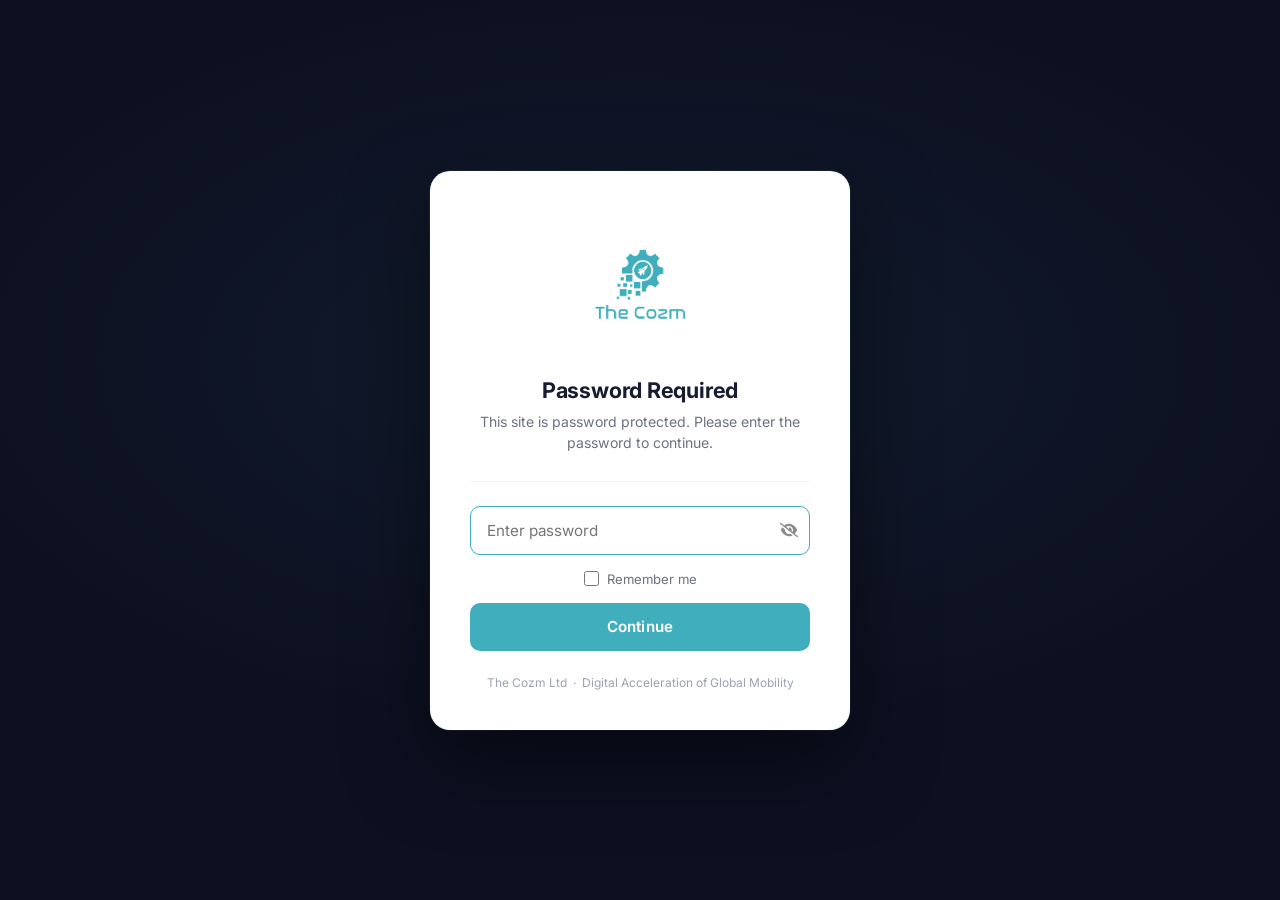
==== commit d40a8933: "Encrypt all pages with StatiCrypt (AES-256-CBC) - Replaced custom auth-check.js/password.html system" ====
--- a/index.html
+++ b/index.html
@@ -1,592 +1,877 @@
 <!DOCTYPE html>
-<html lang="en">
+<html class="staticrypt-html">
 <head>
-  <script src="auth-check.js"></script>
-  <meta charset="UTF-8">
-  <meta name="viewport" content="width=device-width, initial-scale=1.0">
-  <title>The Cozm — Digital Acceleration of Global Mobility</title>
-  <meta name="description" content="The Cozm automates cross-border compliance for global mobility and travel teams at scale. AI, automation and a Digital Workforce at your fingertips.">
-  <link rel="stylesheet" href="styles.css">
+  <meta charset="utf-8">
+  <title>Password Required</title>
+  <meta name="viewport" content="width=device-width, initial-scale=1">
+  <meta http-equiv="cache-control" content="max-age=0">
+  <meta http-equiv="cache-control" content="no-cache">
+  <meta http-equiv="expires" content="0">
+  <meta http-equiv="expires" content="Tue, 01 Jan 1980 1:00:00 GMT">
+  <meta http-equiv="pragma" content="no-cache">
   <link rel="preconnect" href="https://fonts.googleapis.com">
   <link rel="preconnect" href="https://fonts.gstatic.com" crossorigin>
+  <link href="https://fonts.googleapis.com/css2?family=Inter:wght@400;500;600;700&display=swap" rel="stylesheet">
+  <style>
+    *, *::before, *::after { box-sizing: border-box; margin: 0; padding: 0; }
+
+    .staticrypt-html, .staticrypt-body { height: 100%; }
+
+    .staticrypt-body {
+      font-family: 'Inter', 'Arial', sans-serif;
+      background: #0D1021;
+      min-height: 100vh;
+      display: flex;
+      align-items: center;
+      justify-content: center;
+      padding: 1rem;
+      background-image: radial-gradient(ellipse 80% 60% at 50% 40%, rgba(64,174,188,0.08), transparent 70%);
+    }
+
+    .hidden { display: none !important; }
+
+    /* Loading spinner */
+    .staticrypt-spinner-container {
+      position: fixed;
+      inset: 0;
+      display: flex;
+      align-items: center;
+      justify-content: center;
+      background: #0D1021;
+    }
+    .staticrypt-spinner {
+      width: 2.5rem;
+      height: 2.5rem;
+      border: 3px solid rgba(64,174,188,0.25);
+      border-top-color: #40AEBC;
+      border-radius: 50%;
+      animation: cozm-spin 0.75s linear infinite;
+    }
+    @keyframes cozm-spin { to { transform: rotate(360deg); } }
+
+    /* Password card */
+    .staticrypt-content {
+      width: 100%;
+      display: flex;
+      align-items: center;
+      justify-content: center;
+      min-height: 100vh;
+    }
+
+    .staticrypt-form {
+      background: #ffffff;
+      border-radius: 20px;
+      padding: 3rem 2.5rem 2.5rem;
+      width: 100%;
+      max-width: 420px;
+      text-align: center;
+      box-shadow: 0 32px 80px rgba(0,0,0,0.5), 0 0 0 1px rgba(64,174,188,0.1);
+    }
+
+    .cozm-logo {
+      width: 130px;
+      height: auto;
+      display: block;
+      margin: 0 auto 1.75rem;
+    }
+
+    .staticrypt-title {
+      font-size: 1.35rem;
+      font-weight: 700;
+      color: #181C31;
+      margin-bottom: 0.5rem;
+      letter-spacing: -0.01em;
+    }
+
+    .staticrypt-instructions {
+      font-size: 0.88rem;
+      color: #6B7280;
+      margin-bottom: 1.75rem;
+      line-height: 1.5;
+    }
+
+    .staticrypt-hr {
+      border: 0;
+      border-top: 1px solid #F0F0F4;
+      margin-bottom: 1.5rem;
+    }
+
+    /* Password input */
+    .staticrypt-password-container {
+      position: relative;
+      margin-bottom: 1rem;
+    }
+
+    .staticrypt-form input[type="password"],
+    .staticrypt-form input[type="text"] {
+      width: 100%;
+      padding: 0.875rem 2.75rem 0.875rem 1rem;
+      border: 1.5px solid #E5E7EB;
+      border-radius: 10px;
+      font-family: 'Inter', 'Arial', sans-serif;
+      font-size: 0.95rem;
+      color: #181C31;
+      background: #FAFAFA;
+      outline: none;
+      transition: border-color 0.2s, background 0.2s;
+    }
+
+    .staticrypt-form input[type="password"]:focus,
+    .staticrypt-form input[type="text"]:focus {
+      border-color: #40AEBC;
+      background: #fff;
+    }
+
+    .staticrypt-toggle-password-visibility {
+      position: absolute;
+      right: 12px;
+      top: 50%;
+      transform: translateY(-50%);
+      cursor: pointer;
+      width: 18px;
+      height: 18px;
+      opacity: 0.45;
+      transition: opacity 0.15s;
+    }
+    .staticrypt-toggle-password-visibility:hover { opacity: 0.8; }
+
+    /* Submit button */
+    .staticrypt-decrypt-button {
+      width: 100%;
+      padding: 0.9rem;
+      background: #40AEBC;
+      color: #ffffff;
+      border: none;
+      border-radius: 10px;
+      font-family: 'Inter', 'Arial', sans-serif;
+      font-size: 0.95rem;
+      font-weight: 600;
+      cursor: pointer;
+      transition: background 0.2s, transform 0.1s;
+      letter-spacing: 0.01em;
+      text-transform: none;
+    }
+    .staticrypt-decrypt-button:hover { background: #38A0AE; }
+    .staticrypt-decrypt-button:active { transform: scale(0.99); }
+
+    /* Remember me */
+    label.staticrypt-remember {
+      display: flex;
+      align-items: center;
+      justify-content: center;
+      gap: 0.5rem;
+      margin-bottom: 1rem;
+      font-size: 0.82rem;
+      color: #6B7280;
+      cursor: pointer;
+    }
+    .staticrypt-remember input[type="checkbox"] {
+      width: 15px;
+      height: 15px;
+      accent-color: #40AEBC;
+    }
+
+    .cozm-footer {
+      margin-top: 1.5rem;
+      font-size: 0.75rem;
+      color: #9CA3AF;
+    }
+  </style>
 </head>
-<body>
-
-<!-- NAVIGATION -->
-<nav class="nav">
-  <div class="nav-inner">
-    <a href="index.html" class="nav-logo">
-      <img src="assets/logo-transparent.png" alt="The Cozm">
-    </a>
-    <ul class="nav-menu">
-      <li class="nav-item"><a href="index.html" class="nav-link active">Home</a></li>
-      <li class="nav-item">
-        <a href="#" class="nav-link">Our Solutions ▾</a>
-        <div class="nav-dropdown">
-          <a href="cozm-travel.html">Cozm Travel</a>
-          <a href="cozm-unity.html">Cozm Unity</a>
-          <a href="cozm-nemo.html">Cozm Nemo <span style="font-size:0.7rem;color:#40AEBC;margin-left:4px">Soon</span></a>
+<body class="staticrypt-body">
+
+  <div id="staticrypt_loading" class="staticrypt-spinner-container">
+    <div class="staticrypt-spinner"></div>
+  </div>
+
+  <div id="staticrypt_content" class="staticrypt-content hidden">
+    <div class="staticrypt-form">
+      <img src="assets/logo-transparent.png" alt="The Cozm" class="cozm-logo" onerror="this.style.display='none'">
+      <p class="staticrypt-title">Password Required</p>
+      <p class="staticrypt-instructions">This site is password protected. Please enter the password to continue.</p>
+      <hr class="staticrypt-hr">
+
+      <form id="staticrypt-form" action="#" method="post">
+        <div class="staticrypt-password-container">
+          <input
+            id="staticrypt-password"
+            type="password"
+            name="password"
+            placeholder="Enter password"
+            autofocus
+          >
+          <img
+            class="staticrypt-toggle-password-visibility"
+            alt="Show password"
+            title="Show password"
+            src="[data-uri]"
+          >
         </div>
-      </li>
-      <li class="nav-item"><a href="why-us.html" class="nav-link">Why Us?</a></li>
-      <li class="nav-item"><a href="why-now.html" class="nav-link">Why Now?</a></li>
-      <li class="nav-item"><a href="case-studies.html" class="nav-link">Case Studies</a></li>
-      <li class="nav-item">
-        <a href="#" class="nav-link">About Us ▾</a>
-        <div class="nav-dropdown">
-          <a href="about.html#story">Our Story</a>
-          <a href="about.html#mission">Mission, Vision & Values</a>
-          <a href="about.html#team">Our Team</a>
-          <a href="about.html#partnerships">Expertise & Partnerships</a>
-        </div>
-      </li>
-      <li class="nav-item">
-        <a href="#" class="nav-link">Insights ▾</a>
-        <div class="nav-dropdown">
-          <a href="insights.html">Articles</a>
-          <a href="insights.html#news">News</a>
-          <a href="insights.html#media">Media</a>
-          <a href="events.html">Events</a>
-        </div>
-      </li>
-    </ul>
-    <a href="#book-demo" class="btn btn-teal nav-cta">Book a Demo</a>
-    <div class="hamburger" id="hamburger" onclick="toggleMenu()">
-      <span></span><span></span><span></span>
+
+        <label id="staticrypt-remember-label" class="staticrypt-remember hidden">
+          <input id="staticrypt-remember" type="checkbox" name="remember">
+          Remember me
+        </label>
+
+        <input type="submit" class="staticrypt-decrypt-button" value="Continue">
+      </form>
+
+      <p class="cozm-footer">The Cozm Ltd &nbsp;&middot;&nbsp; Digital Acceleration of Global Mobility</p>
     </div>
   </div>
-</nav>
-
-<!-- MOBILE MENU -->
-<div class="mobile-menu" id="mobileMenu">
-  <div class="mobile-section-label">Solutions</div>
-  <a href="cozm-travel.html" class="mobile-nav-link">Cozm Travel</a>
-  <a href="cozm-unity.html" class="mobile-nav-link">Cozm Unity</a>
-  <a href="cozm-nemo.html" class="mobile-nav-link">Cozm Nemo (Coming Soon)</a>
-  <div class="mobile-section-label">Company</div>
-  <a href="why-us.html" class="mobile-nav-link">Why Us?</a>
-  <a href="why-now.html" class="mobile-nav-link">Why Now?</a>
-  <a href="case-studies.html" class="mobile-nav-link">Case Studies</a>
-  <a href="about.html" class="mobile-nav-link">About Us</a>
-  <a href="insights.html" class="mobile-nav-link">Insights</a>
-  <a href="#book-demo" class="btn btn-teal">Book a Demo</a>
-</div>
-
-<!-- HERO -->
-<section class="hero grid-bg">
-  <div class="hero-content">
-    <div class="hero-text">
-      <div class="hero-tag">🚀 Digital Acceleration of Global Mobility</div>
-      <h1>The Future of Global Mobility <span>Starts Here</span></h1>
-      <p>The Cozm automates cross-border compliance for global mobility and travel teams at scale — no legacy systems, manual filings, or inflated supplier fees. AI, automation and a Digital Workforce at your fingertips.</p>
-      <div class="hero-buttons">
-        <a href="#book-demo" class="btn btn-teal">Book a Demo</a>
-        <a href="cozm-travel.html" class="btn btn-outline-white">Explore Solutions</a>
-      </div>
-      <div class="hero-stats">
-        <div class="hero-stat">
-          <div class="number">60s</div>
-          <div class="label">Per A1 / PWN Filing</div>
-        </div>
-        <div class="hero-stat">
-          <div class="number">28</div>
-          <div class="label">Countries Covered</div>
-        </div>
-        <div class="hero-stat">
-          <div class="number">60%</div>
-          <div class="label">Cost Reduction</div>
-        </div>
-      </div>
-    </div>
-    <div class="hero-image hero-image-blend">
-      <img src="assets/globe-hero.png" alt="Global Mobility Network" style="width:100%;max-width:600px;mix-blend-mode:screen;filter:brightness(1.05) saturate(1.1)">
-    </div>
-  </div>
-</section>
-
-<!-- TRUSTED BY MARQUEE -->
-<section class="trusted-section">
-  <div class="container">
-    <p class="trusted-label">Trusted by global mobility teams at leading organisations</p>
-  </div>
-  <div class="marquee-wrapper">
-    <div class="marquee-track" id="marqueeTrack">
-      <!-- Set 1 -->
-      <div class="company-logo-item"><span>Cisco</span></div>
-      <div class="company-logo-item"><span>Vodafone</span></div>
-      <div class="company-logo-item"><span>KPMG</span></div>
-      <div class="company-logo-item"><span>Siemens</span></div>
-      <div class="company-logo-item"><span>Accenture</span></div>
-      <div class="company-logo-item"><span>PwC</span></div>
-      <div class="company-logo-item"><span>EY</span></div>
-      <div class="company-logo-item"><span>Deloitte</span></div>
-      <div class="company-logo-item"><span>TUI</span></div>
-      <div class="company-logo-item"><span>BioNTech</span></div>
-      <div class="company-logo-item"><span>Allianz</span></div>
-      <div class="company-logo-item"><span>Deel</span></div>
-      <!-- Set 2 (duplicate for seamless loop) -->
-      <div class="company-logo-item"><span>Cisco</span></div>
-      <div class="company-logo-item"><span>Vodafone</span></div>
-      <div class="company-logo-item"><span>KPMG</span></div>
-      <div class="company-logo-item"><span>Siemens</span></div>
-      <div class="company-logo-item"><span>Accenture</span></div>
-      <div class="company-logo-item"><span>PwC</span></div>
-      <div class="company-logo-item"><span>EY</span></div>
-      <div class="company-logo-item"><span>Deloitte</span></div>
-      <div class="company-logo-item"><span>TUI</span></div>
-      <div class="company-logo-item"><span>BioNTech</span></div>
-      <div class="company-logo-item"><span>Allianz</span></div>
-      <div class="company-logo-item"><span>Deel</span></div>
-    </div>
-  </div>
-</section>
-
-<!-- PAIN POINTS -->
-<section class="pain-points">
-  <div class="container">
-    <div class="pain-points-grid">
-      <div>
-        <div class="section-label">The Problem</div>
-        <h2>The Cozm Was Built To Solve <span class="teal">Your Problems</span></h2>
-        <p style="margin-top:1rem">Right now, you and your teams are probably dealing with complexity that should have been automated years ago.</p>
-        <ul class="pain-list">
-          <li class="pain-item">
-            <div class="pain-icon">🔁</div>
-            <p>Logging into <strong>3–5 different supplier portals</strong> just to track one assignment</p>
-          </li>
-          <li class="pain-item">
-            <div class="pain-icon">⏱️</div>
-            <p>Spending <strong>2–3 days researching</strong> A1 and Posted Worker Directive requirements</p>
-          </li>
-          <li class="pain-item">
-            <div class="pain-icon">💸</div>
-            <p>Paying <strong>€150–400 per compliance filing</strong> through traditional providers</p>
-          </li>
-          <li class="pain-item">
-            <div class="pain-icon">📋</div>
-            <p><strong>Manually re-keying employee data</strong> across systems repeatedly</p>
-          </li>
-          <li class="pain-item">
-            <div class="pain-icon">⚠️</div>
-            <p><strong>Discovering compliance gaps</strong> when it's already too late</p>
-          </li>
-        </ul>
-      </div>
-      <div>
-        <div class="fix-box">
-          <div class="fix-tag">Our Solution</div>
-          <h3>The Cozm Was Built To Fix This.</h3>
-          <p>AI-powered automation that handles your most complex compliance workstreams — so your team can focus on strategy, not paperwork.</p>
-          <a href="why-us.html" class="btn btn-teal" style="margin-bottom:1.5rem">See How We Do It →</a>
-          <div style="margin-top:1.5rem;padding-top:1.5rem;border-top:1px solid rgba(255,255,255,0.08)">
-            <div style="display:grid;grid-template-columns:1fr 1fr;gap:1rem">
-              <div>
-                <div style="font-size:1.5rem;font-weight:800;color:#40AEBC">99.8%</div>
-                <div style="font-size:0.8rem;color:rgba(255,255,255,0.5)">Form accuracy rate</div>
-              </div>
-              <div>
-                <div style="font-size:1.5rem;font-weight:800;color:#40AEBC">5 days</div>
-                <div style="font-size:0.8rem;color:rgba(255,255,255,0.5)">To first filing (vs 6–8 weeks)</div>
-              </div>
-              <div>
-                <div style="font-size:1.5rem;font-weight:800;color:#40AEBC">15–20h</div>
-                <div style="font-size:0.8rem;color:rgba(255,255,255,0.5)">Saved per week</div>
-              </div>
-              <div>
-                <div style="font-size:1.5rem;font-weight:800;color:#40AEBC">40–60%</div>
-                <div style="font-size:0.8rem;color:rgba(255,255,255,0.5)">Total cost reduction</div>
-              </div>
-            </div>
-          </div>
-        </div>
-      </div>
-    </div>
-  </div>
-</section>
-
-<!-- SOLUTIONS -->
-<section class="products section">
-  <div class="container">
-    <div class="text-center mb-4">
-      <div class="section-label">Our Solutions</div>
-      <h2>That's Why We Built <span class="teal">The Cozm</span></h2>
-      <p style="max-width:560px;margin:1rem auto 0">One ecosystem. Three products. Designed to automate every layer of global mobility.</p>
-    </div>
-    <div class="products-grid">
-
-      <div class="product-card">
-        <div class="product-icon" style="background:transparent;width:80px;height:80px;padding:0;">
-          <img src="assets/logo-cozm-travel.png" alt="Cozm Travel" style="width:100%;height:100%;object-fit:contain;">
-        </div>
-        <h3>Cozm Travel</h3>
-        <p>Automated business travel compliance with real-time risk assessments across EU Posted Worker Directives, social security, tax, and immigration.</p>
-        <ul class="product-features">
-          <li>Social Security A1 Certifications</li>
-          <li>EU Posted Worker Notifications</li>
-          <li>Business Visas & Immigration</li>
-          <li>Income Tax & Corporate PE</li>
-          <li>Equal Pay for Equal Work</li>
-        </ul>
-        <a href="cozm-travel.html" class="product-link">Learn more →</a>
-      </div>
-
-      <div class="product-card featured">
-        <div class="product-icon" style="background:transparent;width:80px;height:80px;padding:0;">
-          <img src="assets/logo-cozm-unity.png" alt="Cozm Unity" style="width:100%;height:100%;object-fit:contain;">
-        </div>
-        <h3>Cozm Unity</h3>
-        <p>Reduces administrative work by automating global mobility management. One platform to track, manage, and report on every move.</p>
-        <ul class="product-features">
-          <li>Master Data Management</li>
-          <li>Advanced Analytics Dashboard</li>
-          <li>Vendor Management Automation</li>
-          <li>AI-Powered Digital Specialists</li>
-          <li>Compliance Risk Monitoring</li>
-        </ul>
-        <a href="cozm-unity.html" class="product-link" style="color:#40AEBC">Learn more →</a>
-      </div>
-
-      <div class="product-card coming-soon">
-        <div class="coming-soon-badge">Coming Soon</div>
-        <div class="product-icon" style="background:transparent;width:80px;height:80px;padding:0;">
-          <img src="assets/logo-cozm-nemo.png" alt="Cozm Nemo" style="width:100%;height:100%;object-fit:contain;">
-        </div>
-        <h3>Cozm Nemo</h3>
-        <p>Talent Mobility Technology. Brings mobility data into talent planning, enabling smarter decisions earlier for international bids and global workforce strategy.</p>
-        <ul class="product-features">
-          <li>Cross-Border Workforce Planning</li>
-          <li>International Talent Bids</li>
-          <li>Global Mobility Intelligence</li>
-        </ul>
-        <span style="font-size:0.85rem;color:var(--body-text)">Launching 2025</span>
-      </div>
-
-    </div>
-  </div>
-</section>
-
-<!-- WHY NOW PREVIEW -->
-<section class="why-now section">
-  <div class="container">
-    <div class="text-center mb-4">
-      <div class="section-label">Why Now?</div>
-      <h2>The Regulatory Landscape Has <span class="teal">Changed Forever</span></h2>
-      <p style="max-width:600px;margin:1rem auto 0">What worked in 2020 is now a liability. Five forces are converging to make manual global mobility processes untenable.</p>
-    </div>
-    <div class="why-cards-grid">
-      <div class="why-card">
-        <div class="why-num">1</div>
-        <h4>Regulatory Complexity Accelerating</h4>
-        <p>UK ETA, Germany A1, EU salary transparency — all launched in the past 18 months. Manual processes are now a compliance risk.</p>
-      </div>
-      <div class="why-card">
-        <div class="why-num">2</div>
-        <h4>Budget Pressure Is Real</h4>
-        <p>CFOs scrutinising mobility costs while volumes grow. The Cozm reduces total mobility spend by 40–60%.</p>
-      </div>
-      <div class="why-card">
-        <div class="why-num">3</div>
-        <h4>AI Has Finally Caught Up</h4>
-        <p>Since 2024, AI can auto-classify assignments, pre-populate forms, predict compliance risks, and monitor 28 countries' regulations in real-time.</p>
-      </div>
-    </div>
-    <div class="text-center" style="margin-top:3rem">
-      <a href="why-now.html" class="btn btn-primary">Read Full Analysis →</a>
-    </div>
-  </div>
-</section>
-
-<!-- BENEFITS -->
-<section class="benefits section">
-  <div class="container">
-    <div class="benefits-grid">
-      <div>
-        <div class="section-label">Our Impact</div>
-        <h2>We Help You Minimise Risk, Save Time <span class="teal">&amp; Optimise Cost</span></h2>
-        <p style="margin-top:1rem">Three outcomes. Measurable results. Delivered from day one.</p>
-        <div class="benefit-items">
-          <div class="benefit-item">
-            <div class="benefit-icon">⚡</div>
-            <div>
-              <h4>Seconds, Not Days</h4>
-              <p>File EU PWNs and A1s/CoCs in under 60 seconds. Onboarding is 90% faster than other providers, with first filing in just 5 days.</p>
-            </div>
-          </div>
-          <div class="benefit-item">
-            <div class="benefit-icon">🛡️</div>
-            <div>
-              <h4>Risk-Free Compliance</h4>
-              <p>Minimises human error, protects data integrity, and uses predictive measures to identify issues before they arise. Broadest coverage across 28 countries.</p>
-            </div>
-          </div>
-          <div class="benefit-item">
-            <div class="benefit-icon">💰</div>
-            <div>
-              <h4>Cost Optimisation</h4>
-              <p>Fees well below competitors. Cut 40–60% of total mobility spend. Eliminate surprise fees with transparent subscription pricing.</p>
-            </div>
-          </div>
-        </div>
-      </div>
-      <div>
-        <div style="background:var(--dark-indigo);border-radius:24px;padding:3rem;position:relative;overflow:hidden">
-          <div style="position:absolute;top:-50px;right:-50px;width:250px;height:250px;background:radial-gradient(circle,rgba(64,174,188,0.15) 0%,transparent 70%)"></div>
-          <div class="section-label">AI Capabilities</div>
-          <h3 style="color:white;margin-bottom:1.5rem">What Our AI Does Behind the Scenes</h3>
-          <div style="display:flex;flex-direction:column;gap:1rem">
-            <div style="display:flex;gap:1rem;align-items:flex-start">
-              <div style="width:8px;height:8px;border-radius:50%;background:#40AEBC;flex-shrink:0;margin-top:6px"></div>
-              <div><strong style="color:white;font-size:0.9rem">Auto-Classification</strong><p style="font-size:0.85rem;margin-top:0.2rem">Determines which Posted Worker Directive applies automatically</p></div>
-            </div>
-            <div style="display:flex;gap:1rem;align-items:flex-start">
-              <div style="width:8px;height:8px;border-radius:50%;background:#40AEBC;flex-shrink:0;margin-top:6px"></div>
-              <div><strong style="color:white;font-size:0.9rem">Form Pre-Population</strong><p style="font-size:0.85rem;margin-top:0.2rem">Extracts data from HRIS, auto-fills government forms with 99.8% accuracy</p></div>
-            </div>
-            <div style="display:flex;gap:1rem;align-items:flex-start">
-              <div style="width:8px;height:8px;border-radius:50%;background:#40AEBC;flex-shrink:0;margin-top:6px"></div>
-              <div><strong style="color:white;font-size:0.9rem">Regulatory Monitoring</strong><p style="font-size:0.85rem;margin-top:0.2rem">Scans 28 country government sites daily, flags changes within 24 hours</p></div>
-            </div>
-            <div style="display:flex;gap:1rem;align-items:flex-start">
-              <div style="width:8px;height:8px;border-radius:50%;background:#40AEBC;flex-shrink:0;margin-top:6px"></div>
-              <div><strong style="color:white;font-size:0.9rem">Compliance Risk Scoring</strong><p style="font-size:0.85rem;margin-top:0.2rem">Predicts rejection likelihood based on 10,000+ historical cases</p></div>
-            </div>
-            <div style="display:flex;gap:1rem;align-items:flex-start">
-              <div style="width:8px;height:8px;border-radius:50%;background:#40AEBC;flex-shrink:0;margin-top:6px"></div>
-              <div><strong style="color:white;font-size:0.9rem">Equal Pay Calculations</strong><p style="font-size:0.85rem;margin-top:0.2rem">Automatically computes host country salary requirements</p></div>
-            </div>
-          </div>
-        </div>
-      </div>
-    </div>
-  </div>
-</section>
-
-<!-- EXPERTISE STATS -->
-<section class="expertise section">
-  <div class="container">
-    <div class="expertise-text">
-      <div class="section-label">Our Expertise</div>
-      <h2>Trusted Across the Globe</h2>
-      <p>Our globally distributed team of engineers, global mobility, and travel experts spans five continents and has more than 100 years of combined experience.</p>
-    </div>
-    <div class="stats-grid">
-      <div class="stat-item">
-        <div class="stat-number">25+</div>
-        <div class="stat-label">System Integrations</div>
-      </div>
-      <div class="stat-item">
-        <div class="stat-number">100+</div>
-        <div class="stat-label">Years Combined Experience</div>
-      </div>
-      <div class="stat-item">
-        <div class="stat-number">€15m+</div>
-        <div class="stat-label">Client Cost Savings</div>
-      </div>
-      <div class="stat-item">
-        <div class="stat-number">10,000+</div>
-        <div class="stat-label">Hours Saved for Clients</div>
-      </div>
-    </div>
-  </div>
-</section>
-
-<!-- CLIENT STORIES -->
-<section class="stories-section section">
-  <div class="container">
-    <div style="display:flex;align-items:flex-end;justify-content:space-between;margin-bottom:3rem;flex-wrap:wrap;gap:1rem">
-      <div>
-        <div class="section-label">Client Stories</div>
-        <h2>Real Results from <span class="teal">Real Teams</span></h2>
-        <p style="max-width:480px;margin-top:0.5rem">See how global mobility teams are transforming their programmes with The Cozm.</p>
-      </div>
-      <a href="case-studies.html" class="btn btn-outline">All Case Studies →</a>
-    </div>
-    <div class="stories-scroll-wrapper">
-      <div class="stories-scroll" id="storiesScroll">
-
-        <div class="story-card">
-          <div class="story-company">Deel</div>
-          <div class="story-quote">"You are creating the next generation of tech we need but didn't know to ask for. This is exactly where the industry needs to go."</div>
-          <div class="story-metric">
-            <div><div class="num">60s</div><div class="lbl">Per compliance filing</div></div>
-            <div><div class="num">28</div><div class="lbl">Countries automated</div></div>
-          </div>
-          <div class="story-author">
-            <div class="story-avatar">D</div>
-            <div>
-              <div class="story-author-name">Global Strategic Partnership Director</div>
-              <div class="story-author-role">Deel</div>
-            </div>
-          </div>
-          <a href="case-studies.html" class="story-read-more">Read story →</a>
-        </div>
-
-        <div class="story-card">
-          <div class="story-company">PwC</div>
-          <div class="story-quote">"The originality of your solutions and your pace of execution is frightening — in the best way possible. Legacy tools simply can't compete."</div>
-          <div class="story-metric">
-            <div><div class="num">90%</div><div class="lbl">Faster onboarding</div></div>
-            <div><div class="num">5 days</div><div class="lbl">To first filing</div></div>
-          </div>
-          <div class="story-author">
-            <div class="story-avatar">P</div>
-            <div>
-              <div class="story-author-name">Technology Director</div>
-              <div class="story-author-role">PwC</div>
-            </div>
-          </div>
-          <a href="case-studies.html" class="story-read-more">Read story →</a>
-        </div>
-
-        <div class="story-card">
-          <div class="story-company">Technology Sector</div>
-          <div class="story-quote">"What would have taken our team a week of manual work was done automatically in under an hour. That's not incremental — that's transformation."</div>
-          <div class="story-metric">
-            <div><div class="num">50+</div><div class="lbl">A1s & PWNs filed</div></div>
-            <div><div class="num">€20k+</div><div class="lbl">Rush fees saved</div></div>
-          </div>
-          <div class="story-author">
-            <div class="story-avatar">GM</div>
-            <div>
-              <div class="story-author-name">Global Mobility Manager</div>
-              <div class="story-author-role">Fortune 500 Technology Company</div>
-            </div>
-          </div>
-          <a href="case-studies.html" class="story-read-more">Read story →</a>
-        </div>
-
-        <div class="story-card">
-          <div class="story-company">Industrial Sector</div>
-          <div class="story-quote">"We went from three fragmented systems to one platform. Our team now focuses on strategy, not spreadsheets. The ROI was clear within the first month."</div>
-          <div class="story-metric">
-            <div><div class="num">60%</div><div class="lbl">Cost reduction</div></div>
-            <div><div class="num">+20h</div><div class="lbl">Per week returned</div></div>
-          </div>
-          <div class="story-author">
-            <div class="story-avatar">VP</div>
-            <div>
-              <div class="story-author-name">VP Global Mobility</div>
-              <div class="story-author-role">Major Industrial Corporation</div>
-            </div>
-          </div>
-          <a href="case-studies.html" class="story-read-more">Read story →</a>
-        </div>
-
-        <div class="story-card">
-          <div class="story-company">Professional Services</div>
-          <div class="story-quote">"The real-time regulatory monitoring means we're never caught off-guard by policy changes. It's like having a compliance team monitoring 28 countries for you around the clock."</div>
-          <div class="story-metric">
-            <div><div class="num">24h</div><div class="lbl">Regulatory alerts</div></div>
-            <div><div class="num">99.8%</div><div class="lbl">Filing accuracy</div></div>
-          </div>
-          <div class="story-author">
-            <div class="story-avatar">HM</div>
-            <div>
-              <div class="story-author-name">Head of Global Mobility</div>
-              <div class="story-author-role">International Professional Services Firm</div>
-            </div>
-          </div>
-          <a href="case-studies.html" class="story-read-more">Read story →</a>
-        </div>
-
-      </div>
-    </div>
-    <div class="stories-nav">
-      <button onclick="scrollStories(-1)" aria-label="Previous">&#8592;</button>
-      <button onclick="scrollStories(1)" aria-label="Next">&#8594;</button>
-    </div>
-  </div>
-</section>
-
-<!-- NEWSLETTER -->
-<section class="newsletter">
-  <div class="container">
-    <div class="newsletter-inner">
-      <div class="newsletter-text">
-        <h3>Subscribe To Our Newsletter</h3>
-        <p>Join the AI in Global Mobility forum. Monthly virtual roundtables and exclusive insights on regulatory changes across 28 countries.</p>
-      </div>
-      <form class="newsletter-form" onsubmit="return false;">
-        <input type="email" placeholder="Enter your work email">
-        <button type="submit" class="btn btn-teal">Subscribe</button>
-      </form>
-    </div>
-  </div>
-</section>
-
-<!-- FOOTER -->
-<footer class="footer">
-  <div class="footer-top">
-    <img src="assets/logo-transparent.png" alt="The Cozm">
-    <p>Digital Acceleration of Global Mobility</p>
-    <div class="footer-social">
-      <a href="https://www.linkedin.com/company/thecozm" target="_blank" title="LinkedIn">in</a>
-      <a href="mailto:support@thecozm.com" title="Email">✉</a>
-      <a href="https://www.thecozm.com" target="_blank" title="Website">🌐</a>
-    </div>
-  </div>
-  <div class="container">
-    <div class="footer-grid">
-      <div class="footer-col">
-        <h5>Solutions</h5>
-        <ul>
-          <li><a href="cozm-travel.html">Cozm Travel</a></li>
-          <li><a href="cozm-unity.html">Cozm Unity</a></li>
-          <li><a href="cozm-nemo.html">Cozm Nemo</a></li>
-        </ul>
-      </div>
-      <div class="footer-col">
-        <h5>Company</h5>
-        <ul>
-          <li><a href="why-us.html">Why Us?</a></li>
-          <li><a href="why-now.html">Why Now?</a></li>
-          <li><a href="case-studies.html">Case Studies</a></li>
-          <li><a href="about.html">About Us</a></li>
-          <li><a href="about.html#team">Our Team</a></li>
-        </ul>
-      </div>
-      <div class="footer-col">
-        <h5>Insights</h5>
-        <ul>
-          <li><a href="insights.html">Articles</a></li>
-          <li><a href="insights.html#news">News</a></li>
-          <li><a href="insights.html#media">Media</a></li>
-        </ul>
-      </div>
-      <div class="footer-col">
-        <h5>Contact</h5>
-        <ul>
-          <li><a href="mailto:support@thecozm.com">support@thecozm.com</a></li>
-          <li><a href="mailto:benjamin@thecozm.com">benjamin@thecozm.com</a></li>
-          <li><a href="https://www.thecozm.com" target="_blank">www.thecozm.com</a></li>
-        </ul>
-      </div>
-    </div>
-    <div class="footer-address">
-      <p>The Cozm Ltd &nbsp;·&nbsp; London, United Kingdom &nbsp;·&nbsp; <a href="mailto:support@thecozm.com">support@thecozm.com</a></p>
-      <div class="iso-badge"><span class="badge">ISO 7001</span> Certified</div>
-    </div>
-    <div class="footer-bottom">
-      <p>© 2025 The Cozm Ltd. All rights reserved. | <a href="#">Privacy Policy</a> | <a href="#">Terms of Service</a></p>
-      <p style="font-size:0.75rem;color:rgba(255,255,255,0.2)">Automating cross-border compliance for the mobile workforce of tomorrow.</p>
-    </div>
-  </div>
-</footer>
-
-<script src="chatbot.js"></script>
-<script src="neural-bg.js"></script>
-<script>
-function toggleMenu() {
-  const menu = document.getElementById('mobileMenu');
-  menu.classList.toggle('open');
-}
-document.querySelectorAll('.mobile-nav-link, .mobile-menu .btn').forEach(link => {
-  link.addEventListener('click', () => document.getElementById('mobileMenu').classList.remove('open'));
-});
-function scrollStories(dir) {
-  const el = document.getElementById('storiesScroll');
-  el.scrollBy({ left: dir * 360, behavior: 'smooth' });
-}
-</script>
+
+  <script>
+    const staticryptInitiator = ((function(){
+  const exports = {};
+  const cryptoEngine = ((function(){
+  const exports = {};
+  const { subtle } = crypto;
+
+const IV_BITS = 16 * 8;
+const HEX_BITS = 4;
+const ENCRYPTION_ALGO = "AES-CBC";
+
+/**
+ * Translates between utf8 encoded hexadecimal strings
+ * and Uint8Array bytes.
+ */
+const HexEncoder = {
+    /**
+     * hex string -> bytes
+     * @param {string} hexString
+     * @returns {Uint8Array}
+     */
+    parse: function (hexString) {
+        if (hexString.length % 2 !== 0) throw "Invalid hexString";
+        const arrayBuffer = new Uint8Array(hexString.length / 2);
+
+        for (let i = 0; i < hexString.length; i += 2) {
+            const byteValue = parseInt(hexString.substring(i, i + 2), 16);
+            if (isNaN(byteValue)) {
+                throw "Invalid hexString";
+            }
+            arrayBuffer[i / 2] = byteValue;
+        }
+        return arrayBuffer;
+    },
+
+    /**
+     * bytes -> hex string
+     * @param {Uint8Array} bytes
+     * @returns {string}
+     */
+    stringify: function (bytes) {
+        const hexBytes = [];
+
+        for (let i = 0; i < bytes.length; ++i) {
+            let byteString = bytes[i].toString(16);
+            if (byteString.length < 2) {
+                byteString = "0" + byteString;
+            }
+            hexBytes.push(byteString);
+        }
+        return hexBytes.join("");
+    },
+};
+
+/**
+ * Translates between utf8 strings and Uint8Array bytes.
+ */
+const UTF8Encoder = {
+    parse: function (str) {
+        return new TextEncoder().encode(str);
+    },
+
+    stringify: function (bytes) {
+        return new TextDecoder().decode(bytes);
+    },
+};
+
+/**
+ * Salt and encrypt a msg with a password.
+ */
+async function encrypt(msg, hashedPassword) {
+    // Must be 16 bytes, unpredictable, and preferably cryptographically random. However, it need not be secret.
+    // https://developer.mozilla.org/en-US/docs/Web/API/SubtleCrypto/encrypt#parameters
+    const iv = crypto.getRandomValues(new Uint8Array(IV_BITS / 8));
+
+    const key = await subtle.importKey("raw", HexEncoder.parse(hashedPassword), ENCRYPTION_ALGO, false, ["encrypt"]);
+
+    const encrypted = await subtle.encrypt(
+        {
+            name: ENCRYPTION_ALGO,
+            iv: iv,
+        },
+        key,
+        UTF8Encoder.parse(msg)
+    );
+
+    // iv will be 32 hex characters, we prepend it to the ciphertext for use in decryption
+    return HexEncoder.stringify(iv) + HexEncoder.stringify(new Uint8Array(encrypted));
+}
+exports.encrypt = encrypt;
+
+/**
+ * Decrypt a salted msg using a password.
+ *
+ * @param {string} encryptedMsg
+ * @param {string} hashedPassword
+ * @returns {Promise<string>}
+ */
+async function decrypt(encryptedMsg, hashedPassword) {
+    const ivLength = IV_BITS / HEX_BITS;
+    const iv = HexEncoder.parse(encryptedMsg.substring(0, ivLength));
+    const encrypted = encryptedMsg.substring(ivLength);
+
+    const key = await subtle.importKey("raw", HexEncoder.parse(hashedPassword), ENCRYPTION_ALGO, false, ["decrypt"]);
+
+    const outBuffer = await subtle.decrypt(
+        {
+            name: ENCRYPTION_ALGO,
+            iv: iv,
+        },
+        key,
+        HexEncoder.parse(encrypted)
+    );
+
+    return UTF8Encoder.stringify(new Uint8Array(outBuffer));
+}
+exports.decrypt = decrypt;
+
+/**
+ * Salt and hash the password so it can be stored in localStorage without opening a password reuse vulnerability.
+ *
+ * @param {string} password
+ * @param {string} salt
+ * @returns {Promise<string>}
+ */
+async function hashPassword(password, salt) {
+    // we hash the password in multiple steps, each adding more iterations. This is because we used to allow less
+    // iterations, so for backward compatibility reasons, we need to support going from that to more iterations.
+    let hashedPassword = await hashLegacyRound(password, salt);
+
+    hashedPassword = await hashSecondRound(hashedPassword, salt);
+
+    return hashThirdRound(hashedPassword, salt);
+}
+exports.hashPassword = hashPassword;
+
+/**
+ * This hashes the password with 1k iterations. This is a low number, we need this function to support backwards
+ * compatibility.
+ *
+ * @param {string} password
+ * @param {string} salt
+ * @returns {Promise<string>}
+ */
+function hashLegacyRound(password, salt) {
+    return pbkdf2(password, salt, 1000, "SHA-1");
+}
+exports.hashLegacyRound = hashLegacyRound;
+
+/**
+ * Add a second round of iterations. This is because we used to use 1k, so for backwards compatibility with
+ * remember-me/autodecrypt links, we need to support going from that to more iterations.
+ *
+ * @param hashedPassword
+ * @param salt
+ * @returns {Promise<string>}
+ */
+function hashSecondRound(hashedPassword, salt) {
+    return pbkdf2(hashedPassword, salt, 14000, "SHA-256");
+}
+exports.hashSecondRound = hashSecondRound;
+
+/**
+ * Add a third round of iterations to bring total number to 600k. This is because we used to use 1k, then 15k, so for
+ * backwards compatibility with remember-me/autodecrypt links, we need to support going from that to more iterations.
+ *
+ * @param hashedPassword
+ * @param salt
+ * @returns {Promise<string>}
+ */
+function hashThirdRound(hashedPassword, salt) {
+    return pbkdf2(hashedPassword, salt, 585000, "SHA-256");
+}
+exports.hashThirdRound = hashThirdRound;
+
+/**
+ * Salt and hash the password so it can be stored in localStorage without opening a password reuse vulnerability.
+ *
+ * @param {string} password
+ * @param {string} salt
+ * @param {int} iterations
+ * @param {string} hashAlgorithm
+ * @returns {Promise<string>}
+ */
+async function pbkdf2(password, salt, iterations, hashAlgorithm) {
+    const key = await subtle.importKey("raw", UTF8Encoder.parse(password), "PBKDF2", false, ["deriveBits"]);
+
+    const keyBytes = await subtle.deriveBits(
+        {
+            name: "PBKDF2",
+            hash: hashAlgorithm,
+            iterations,
+            salt: UTF8Encoder.parse(salt),
+        },
+        key,
+        256
+    );
+
+    return HexEncoder.stringify(new Uint8Array(keyBytes));
+}
+
+function generateRandomSalt() {
+    const bytes = crypto.getRandomValues(new Uint8Array(128 / 8));
+
+    return HexEncoder.stringify(new Uint8Array(bytes));
+}
+exports.generateRandomSalt = generateRandomSalt;
+
+async function signMessage(hashedPassword, message) {
+    const key = await subtle.importKey(
+        "raw",
+        HexEncoder.parse(hashedPassword),
+        {
+            name: "HMAC",
+            hash: "SHA-256",
+        },
+        false,
+        ["sign"]
+    );
+    const signature = await subtle.sign("HMAC", key, UTF8Encoder.parse(message));
+
+    return HexEncoder.stringify(new Uint8Array(signature));
+}
+exports.signMessage = signMessage;
+
+function getRandomAlphanum() {
+    const possibleCharacters = "abcdefghijklmnopqrstuvwxyzABCDEFGHIJKLMNOPQRSTUVWXYZ0123456789";
+
+    let byteArray;
+    let parsedInt;
+
+    // Keep generating new random bytes until we get a value that falls
+    // within a range that can be evenly divided by possibleCharacters.length
+    do {
+        byteArray = crypto.getRandomValues(new Uint8Array(1));
+        // extract the lowest byte to get an int from 0 to 255 (probably unnecessary, since we're only generating 1 byte)
+        parsedInt = byteArray[0] & 0xff;
+    } while (parsedInt >= 256 - (256 % possibleCharacters.length));
+
+    // Take the modulo of the parsed integer to get a random number between 0 and totalLength - 1
+    const randomIndex = parsedInt % possibleCharacters.length;
+
+    return possibleCharacters[randomIndex];
+}
+
+/**
+ * Generate a random string of a given length.
+ *
+ * @param {int} length
+ * @returns {string}
+ */
+function generateRandomString(length) {
+    let randomString = "";
+
+    for (let i = 0; i < length; i++) {
+        randomString += getRandomAlphanum();
+    }
+
+    return randomString;
+}
+exports.generateRandomString = generateRandomString;
+
+  return exports;
+})());
+const codec = ((function(){
+  const exports = {};
+  /**
+ * Initialize the codec with the provided cryptoEngine - this return functions to encode and decode messages.
+ *
+ * @param cryptoEngine - the engine to use for encryption / decryption
+ */
+function init(cryptoEngine) {
+    const exports = {};
+
+    /**
+     * Top-level function for encoding a message.
+     * Includes password hashing, encryption, and signing.
+     *
+     * @param {string} msg
+     * @param {string} password
+     * @param {string} salt
+     *
+     * @returns {string} The encoded text
+     */
+    async function encode(msg, password, salt) {
+        const hashedPassword = await cryptoEngine.hashPassword(password, salt);
+
+        const encrypted = await cryptoEngine.encrypt(msg, hashedPassword);
+
+        // we use the hashed password in the HMAC because this is effectively what will be used a password (so we can store
+        // it in localStorage safely, we don't use the clear text password)
+        const hmac = await cryptoEngine.signMessage(hashedPassword, encrypted);
+
+        return hmac + encrypted;
+    }
+    exports.encode = encode;
+
+    /**
+     * Encode using a password that has already been hashed. This is useful to encode multiple messages in a row, that way
+     * we don't need to hash the password multiple times.
+     *
+     * @param {string} msg
+     * @param {string} hashedPassword
+     *
+     * @returns {string} The encoded text
+     */
+    async function encodeWithHashedPassword(msg, hashedPassword) {
+        const encrypted = await cryptoEngine.encrypt(msg, hashedPassword);
+
+        // we use the hashed password in the HMAC because this is effectively what will be used a password (so we can store
+        // it in localStorage safely, we don't use the clear text password)
+        const hmac = await cryptoEngine.signMessage(hashedPassword, encrypted);
+
+        return hmac + encrypted;
+    }
+    exports.encodeWithHashedPassword = encodeWithHashedPassword;
+
+    /**
+     * Top-level function for decoding a message.
+     * Includes signature check and decryption.
+     *
+     * @param {string} signedMsg
+     * @param {string} hashedPassword
+     * @param {string} salt
+     * @param {int} backwardCompatibleAttempt
+     * @param {string} originalPassword
+     *
+     * @returns {Object} {success: true, decoded: string} | {success: false, message: string}
+     */
+    async function decode(signedMsg, hashedPassword, salt, backwardCompatibleAttempt = 0, originalPassword = "") {
+        const encryptedHMAC = signedMsg.substring(0, 64);
+        const encryptedMsg = signedMsg.substring(64);
+        const decryptedHMAC = await cryptoEngine.signMessage(hashedPassword, encryptedMsg);
+
+        if (decryptedHMAC !== encryptedHMAC) {
+            // we have been raising the number of iterations in the hashing algorithm multiple times, so to support the old
+            // remember-me/autodecrypt links we need to try bringing the old hashes up to speed.
+            originalPassword = originalPassword || hashedPassword;
+            if (backwardCompatibleAttempt === 0) {
+                const updatedHashedPassword = await cryptoEngine.hashThirdRound(originalPassword, salt);
+
+                return decode(signedMsg, updatedHashedPassword, salt, backwardCompatibleAttempt + 1, originalPassword);
+            }
+            if (backwardCompatibleAttempt === 1) {
+                let updatedHashedPassword = await cryptoEngine.hashSecondRound(originalPassword, salt);
+                updatedHashedPassword = await cryptoEngine.hashThirdRound(updatedHashedPassword, salt);
+
+                return decode(signedMsg, updatedHashedPassword, salt, backwardCompatibleAttempt + 1, originalPassword);
+            }
+
+            return { success: false, message: "Signature mismatch" };
+        }
+
+        return {
+            success: true,
+            decoded: await cryptoEngine.decrypt(encryptedMsg, hashedPassword),
+        };
+    }
+    exports.decode = decode;
+
+    return exports;
+}
+exports.init = init;
+
+  return exports;
+})());
+const decode = codec.init(cryptoEngine).decode;
+
+/**
+ * Initialize the staticrypt module, that exposes functions callbable by the password_template.
+ *
+ * @param {{
+ *  staticryptEncryptedMsgUniqueVariableName: string,
+ *  isRememberEnabled: boolean,
+ *  rememberDurationInDays: number,
+ *  staticryptSaltUniqueVariableName: string,
+ * }} staticryptConfig - object of data that is stored on the password_template at encryption time.
+ *
+ * @param {{
+ *  rememberExpirationKey: string,
+ *  rememberPassphraseKey: string,
+ *  replaceHtmlCallback: function,
+ *  clearLocalStorageCallback: function,
+ * }} templateConfig - object of data that can be configured by a custom password_template.
+ */
+function init(staticryptConfig, templateConfig) {
+    const exports = {};
+
+    /**
+     * Decrypt our encrypted page, replace the whole HTML.
+     *
+     * @param {string} hashedPassword
+     * @returns {Promise<boolean>}
+     */
+    async function decryptAndReplaceHtml(hashedPassword) {
+        const { staticryptEncryptedMsgUniqueVariableName, staticryptSaltUniqueVariableName } = staticryptConfig;
+        const { replaceHtmlCallback } = templateConfig;
+
+        const result = await decode(
+            staticryptEncryptedMsgUniqueVariableName,
+            hashedPassword,
+            staticryptSaltUniqueVariableName
+        );
+        if (!result.success) {
+            return false;
+        }
+        const plainHTML = result.decoded;
+
+        // if the user configured a callback call it, otherwise just replace the whole HTML
+        if (typeof replaceHtmlCallback === "function") {
+            replaceHtmlCallback(plainHTML);
+        } else {
+            document.write(plainHTML);
+            document.close();
+        }
+
+        return true;
+    }
+
+    /**
+     * Attempt to decrypt the page and replace the whole HTML.
+     *
+     * @param {string} password
+     * @param {boolean} isRememberChecked
+     *
+     * @returns {Promise<{isSuccessful: boolean, hashedPassword?: string}>} - we return an object, so that if we want to
+     *   expose more information in the future we can do it without breaking the password_template
+     */
+    async function handleDecryptionOfPage(password, isRememberChecked) {
+        const { staticryptSaltUniqueVariableName } = staticryptConfig;
+
+        // decrypt and replace the whole page
+        const hashedPassword = await cryptoEngine.hashPassword(password, staticryptSaltUniqueVariableName);
+        return handleDecryptionOfPageFromHash(hashedPassword, isRememberChecked);
+    }
+    exports.handleDecryptionOfPage = handleDecryptionOfPage;
+
+    async function handleDecryptionOfPageFromHash(hashedPassword, isRememberChecked) {
+        const { isRememberEnabled, rememberDurationInDays } = staticryptConfig;
+        const { rememberExpirationKey, rememberPassphraseKey } = templateConfig;
+
+        const isDecryptionSuccessful = await decryptAndReplaceHtml(hashedPassword);
+
+        if (!isDecryptionSuccessful) {
+            return {
+                isSuccessful: false,
+                hashedPassword,
+            };
+        }
+
+        // remember the hashedPassword and set its expiration if necessary
+        if (isRememberEnabled && isRememberChecked) {
+            window.localStorage.setItem(rememberPassphraseKey, hashedPassword);
+
+            // set the expiration if the duration isn't 0 (meaning no expiration)
+            if (rememberDurationInDays > 0) {
+                window.localStorage.setItem(
+                    rememberExpirationKey,
+                    (new Date().getTime() + rememberDurationInDays * 24 * 60 * 60 * 1000).toString()
+                );
+            }
+        }
+
+        return {
+            isSuccessful: true,
+            hashedPassword,
+        };
+    }
+    exports.handleDecryptionOfPageFromHash = handleDecryptionOfPageFromHash;
+
+    /**
+     * Clear localstorage from staticrypt related values
+     */
+    function clearLocalStorage() {
+        const { clearLocalStorageCallback, rememberExpirationKey, rememberPassphraseKey } = templateConfig;
+
+        if (typeof clearLocalStorageCallback === "function") {
+            clearLocalStorageCallback();
+        } else {
+            localStorage.removeItem(rememberPassphraseKey);
+            localStorage.removeItem(rememberExpirationKey);
+        }
+    }
+
+    async function handleDecryptOnLoad() {
+        let isSuccessful = await decryptOnLoadFromUrl();
+
+        if (!isSuccessful) {
+            isSuccessful = await decryptOnLoadFromRememberMe();
+        }
+
+        return { isSuccessful };
+    }
+    exports.handleDecryptOnLoad = handleDecryptOnLoad;
+
+    /**
+     * Clear storage if we are logging out
+     *
+     * @returns {boolean} - whether we logged out
+     */
+    function logoutIfNeeded() {
+        const logoutKey = "staticrypt_logout";
+
+        // handle logout through query param
+        const queryParams = new URLSearchParams(window.location.search);
+        if (queryParams.has(logoutKey)) {
+            clearLocalStorage();
+            return true;
+        }
+
+        // handle logout through URL fragment
+        const hash = window.location.hash.substring(1);
+        if (hash.includes(logoutKey)) {
+            clearLocalStorage();
+            return true;
+        }
+
+        return false;
+    }
+
+    /**
+     * To be called on load: check if we want to try to decrypt and replace the HTML with the decrypted content, and
+     * try to do it if needed.
+     *
+     * @returns {Promise<boolean>} true if we derypted and replaced the whole page, false otherwise
+     */
+    async function decryptOnLoadFromRememberMe() {
+        const { rememberDurationInDays } = staticryptConfig;
+        const { rememberExpirationKey, rememberPassphraseKey } = templateConfig;
+
+        // if we are login out, terminate
+        if (logoutIfNeeded()) {
+            return false;
+        }
+
+        // if there is expiration configured, check if we're not beyond the expiration
+        if (rememberDurationInDays && rememberDurationInDays > 0) {
+            const expiration = localStorage.getItem(rememberExpirationKey),
+                isExpired = expiration && new Date().getTime() > parseInt(expiration);
+
+            if (isExpired) {
+                clearLocalStorage();
+                return false;
+            }
+        }
+
+        const hashedPassword = localStorage.getItem(rememberPassphraseKey);
+
+        if (hashedPassword) {
+            // try to decrypt
+            const isDecryptionSuccessful = await decryptAndReplaceHtml(hashedPassword);
+
+            // if the decryption is unsuccessful the password might be wrong - silently clear the saved data and let
+            // the user fill the password form again
+            if (!isDecryptionSuccessful) {
+                clearLocalStorage();
+                return false;
+            }
+
+            return true;
+        }
+
+        return false;
+    }
+
+    async function decryptOnLoadFromUrl() {
+        const passwordKey = "staticrypt_pwd";
+        const rememberMeKey = "remember_me";
+
+        // try to get the password from the query param (for backward compatibility - we now want to avoid this method,
+        // since it sends the hashed password to the server which isn't needed)
+        const queryParams = new URLSearchParams(window.location.search);
+        const hashedPasswordQuery = queryParams.get(passwordKey);
+        const rememberMeQuery = queryParams.get(rememberMeKey);
+
+        const urlFragment = window.location.hash.substring(1);
+        // get the password from the url fragment
+        const hashedPasswordRegexMatch = urlFragment.match(new RegExp(passwordKey + "=([^&]*)"));
+        const hashedPasswordFragment = hashedPasswordRegexMatch ? hashedPasswordRegexMatch[1] : null;
+        const rememberMeFragment = urlFragment.includes(rememberMeKey);
+
+        const hashedPassword = hashedPasswordFragment || hashedPasswordQuery;
+        const rememberMe = rememberMeFragment || rememberMeQuery;
+
+        if (hashedPassword) {
+            return handleDecryptionOfPageFromHash(hashedPassword, rememberMe);
+        }
+
+        return false;
+    }
+
+    return exports;
+}
+exports.init = init;
+
+  return exports;
+})());
+    const templateError = "Bad password!",
+        templateToggleAltShow = "Show password",
+        templateToggleAltHide = "Hide password",
+        isRememberEnabled = true,
+        staticryptConfig = {"staticryptEncryptedMsgUniqueVariableName":"[base64]","isRememberEnabled":true,"rememberDurationInDays":7,"staticryptSaltUniqueVariableName":"47dc246b13917887fc46fa860927130d"};
+
+    const templateConfig = {
+        rememberExpirationKey: "staticrypt_expiration",
+        rememberPassphraseKey: "staticrypt_passphrase",
+        replaceHtmlCallback: null,
+        clearLocalStorageCallback: null,
+    };
+
+    const staticrypt = staticryptInitiator.init(staticryptConfig, templateConfig);
+
+    window.onload = async function () {
+        const { isSuccessful } = await staticrypt.handleDecryptOnLoad();
+        if (!isSuccessful) {
+            document.getElementById("staticrypt_loading").classList.add("hidden");
+            document.getElementById("staticrypt_content").classList.remove("hidden");
+            document.getElementById("staticrypt-password").focus();
+            if (isRememberEnabled) {
+                document.getElementById("staticrypt-remember-label").classList.remove("hidden");
+            }
+        }
+    };
+
+    const toggleIcon = document.querySelector(".staticrypt-toggle-password-visibility");
+    const imgSrcEyeClosed = "[data-uri]";
+    const imgSrcEyeOpened = "[data-uri]";
+
+    toggleIcon.addEventListener("click", function () {
+        const passwordInput = document.getElementById("staticrypt-password");
+        if (passwordInput.type === "password") {
+            passwordInput.type = "text";
+            toggleIcon.src = imgSrcEyeOpened;
+            toggleIcon.alt = templateToggleAltHide;
+            toggleIcon.title = templateToggleAltHide;
+        } else {
+            passwordInput.type = "password";
+            toggleIcon.src = imgSrcEyeClosed;
+            toggleIcon.alt = templateToggleAltShow;
+            toggleIcon.title = templateToggleAltShow;
+        }
+    });
+
+    document.getElementById("staticrypt-form").addEventListener("submit", async function (e) {
+        e.preventDefault();
+        const password = document.getElementById("staticrypt-password").value,
+            isRememberChecked = document.getElementById("staticrypt-remember").checked;
+        const { isSuccessful } = await staticrypt.handleDecryptionOfPage(password, isRememberChecked);
+        if (!isSuccessful) {
+            alert(templateError);
+        }
+    });
+  </script>
 </body>
 </html>
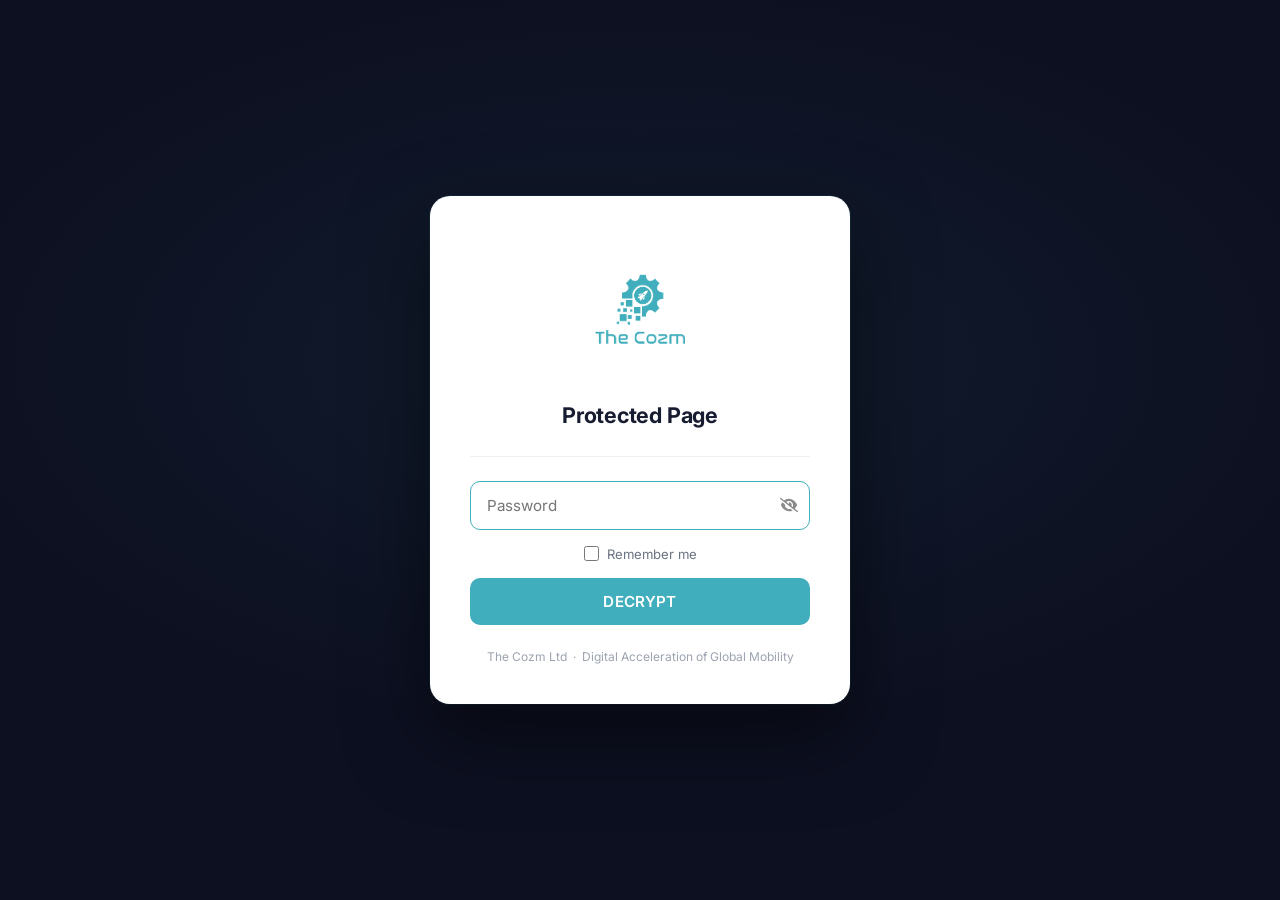
==== commit 2746ac98: "Replace all emoji icons with inline SVGs across all pages Replaced decorative emoji icons with strok" ====
--- a/index.html
+++ b/index.html
@@ -2,7 +2,7 @@
 <html class="staticrypt-html">
 <head>
   <meta charset="utf-8">
-  <title>Password Required</title>
+  <title>Protected Page</title>
   <meta name="viewport" content="width=device-width, initial-scale=1">
   <meta http-equiv="cache-control" content="max-age=0">
   <meta http-equiv="cache-control" content="no-cache">
@@ -187,8 +187,8 @@
   <div id="staticrypt_content" class="staticrypt-content hidden">
     <div class="staticrypt-form">
       <img src="assets/logo-transparent.png" alt="The Cozm" class="cozm-logo" onerror="this.style.display='none'">
-      <p class="staticrypt-title">Password Required</p>
-      <p class="staticrypt-instructions">This site is password protected. Please enter the password to continue.</p>
+      <p class="staticrypt-title">Protected Page</p>
+      <p class="staticrypt-instructions"></p>
       <hr class="staticrypt-hr">
 
       <form id="staticrypt-form" action="#" method="post">
@@ -197,7 +197,7 @@
             id="staticrypt-password"
             type="password"
             name="password"
-            placeholder="Enter password"
+            placeholder="Password"
             autofocus
           >
           <img
@@ -213,7 +213,7 @@
           Remember me
         </label>
 
-        <input type="submit" class="staticrypt-decrypt-button" value="Continue">
+        <input type="submit" class="staticrypt-decrypt-button" value="DECRYPT">
       </form>
 
       <p class="cozm-footer">The Cozm Ltd &nbsp;&middot;&nbsp; Digital Acceleration of Global Mobility</p>
@@ -221,6 +221,7 @@
   </div>
 
   <script>
+    // these variables will be filled when generating the file - the template format is 'variable_name'
     const staticryptInitiator = ((function(){
   const exports = {};
   const cryptoEngine = ((function(){
@@ -821,8 +822,9 @@
         templateToggleAltShow = "Show password",
         templateToggleAltHide = "Hide password",
         isRememberEnabled = true,
-        staticryptConfig = {"staticryptEncryptedMsgUniqueVariableName":"[base64]","isRememberEnabled":true,"rememberDurationInDays":7,"staticryptSaltUniqueVariableName":"47dc246b13917887fc46fa860927130d"};
-
+        staticryptConfig = {"staticryptEncryptedMsgUniqueVariableName":"[base64]","isRememberEnabled":true,"rememberDurationInDays":7,"staticryptSaltUniqueVariableName":"c15971535c60e1a4826ad779203a1178"};
+
+    // you can edit these values to customize some of the behavior of StatiCrypt
     const templateConfig = {
         rememberExpirationKey: "staticrypt_expiration",
         rememberPassphraseKey: "staticrypt_passphrase",
@@ -830,24 +832,34 @@
         clearLocalStorageCallback: null,
     };
 
+    // init the staticrypt engine
     const staticrypt = staticryptInitiator.init(staticryptConfig, templateConfig);
 
+    // try to automatically decrypt on load if there is a saved password
     window.onload = async function () {
         const { isSuccessful } = await staticrypt.handleDecryptOnLoad();
+
+        // if we didn't decrypt anything on load, show the password prompt. Otherwise the content has already been
+        // replaced, no need to do anything
         if (!isSuccessful) {
+            // hide loading screen
             document.getElementById("staticrypt_loading").classList.add("hidden");
             document.getElementById("staticrypt_content").classList.remove("hidden");
             document.getElementById("staticrypt-password").focus();
+
+            // show the remember me checkbox
             if (isRememberEnabled) {
                 document.getElementById("staticrypt-remember-label").classList.remove("hidden");
             }
         }
     };
 
+    // toggle password visibility
     const toggleIcon = document.querySelector(".staticrypt-toggle-password-visibility");
-    const imgSrcEyeClosed = "[data-uri]";
-    const imgSrcEyeOpened = "[data-uri]";
-
+    const imgSrcEyeClosed =
+        "[data-uri]";
+    const imgSrcEyeOpened =
+        "[data-uri]";
     toggleIcon.addEventListener("click", function () {
         const passwordInput = document.getElementById("staticrypt-password");
         if (passwordInput.type === "password") {
@@ -863,11 +875,15 @@
         }
     });
 
+    // handle password form submission
     document.getElementById("staticrypt-form").addEventListener("submit", async function (e) {
         e.preventDefault();
+
         const password = document.getElementById("staticrypt-password").value,
             isRememberChecked = document.getElementById("staticrypt-remember").checked;
+
         const { isSuccessful } = await staticrypt.handleDecryptionOfPage(password, isRememberChecked);
+
         if (!isSuccessful) {
             alert(templateError);
         }
